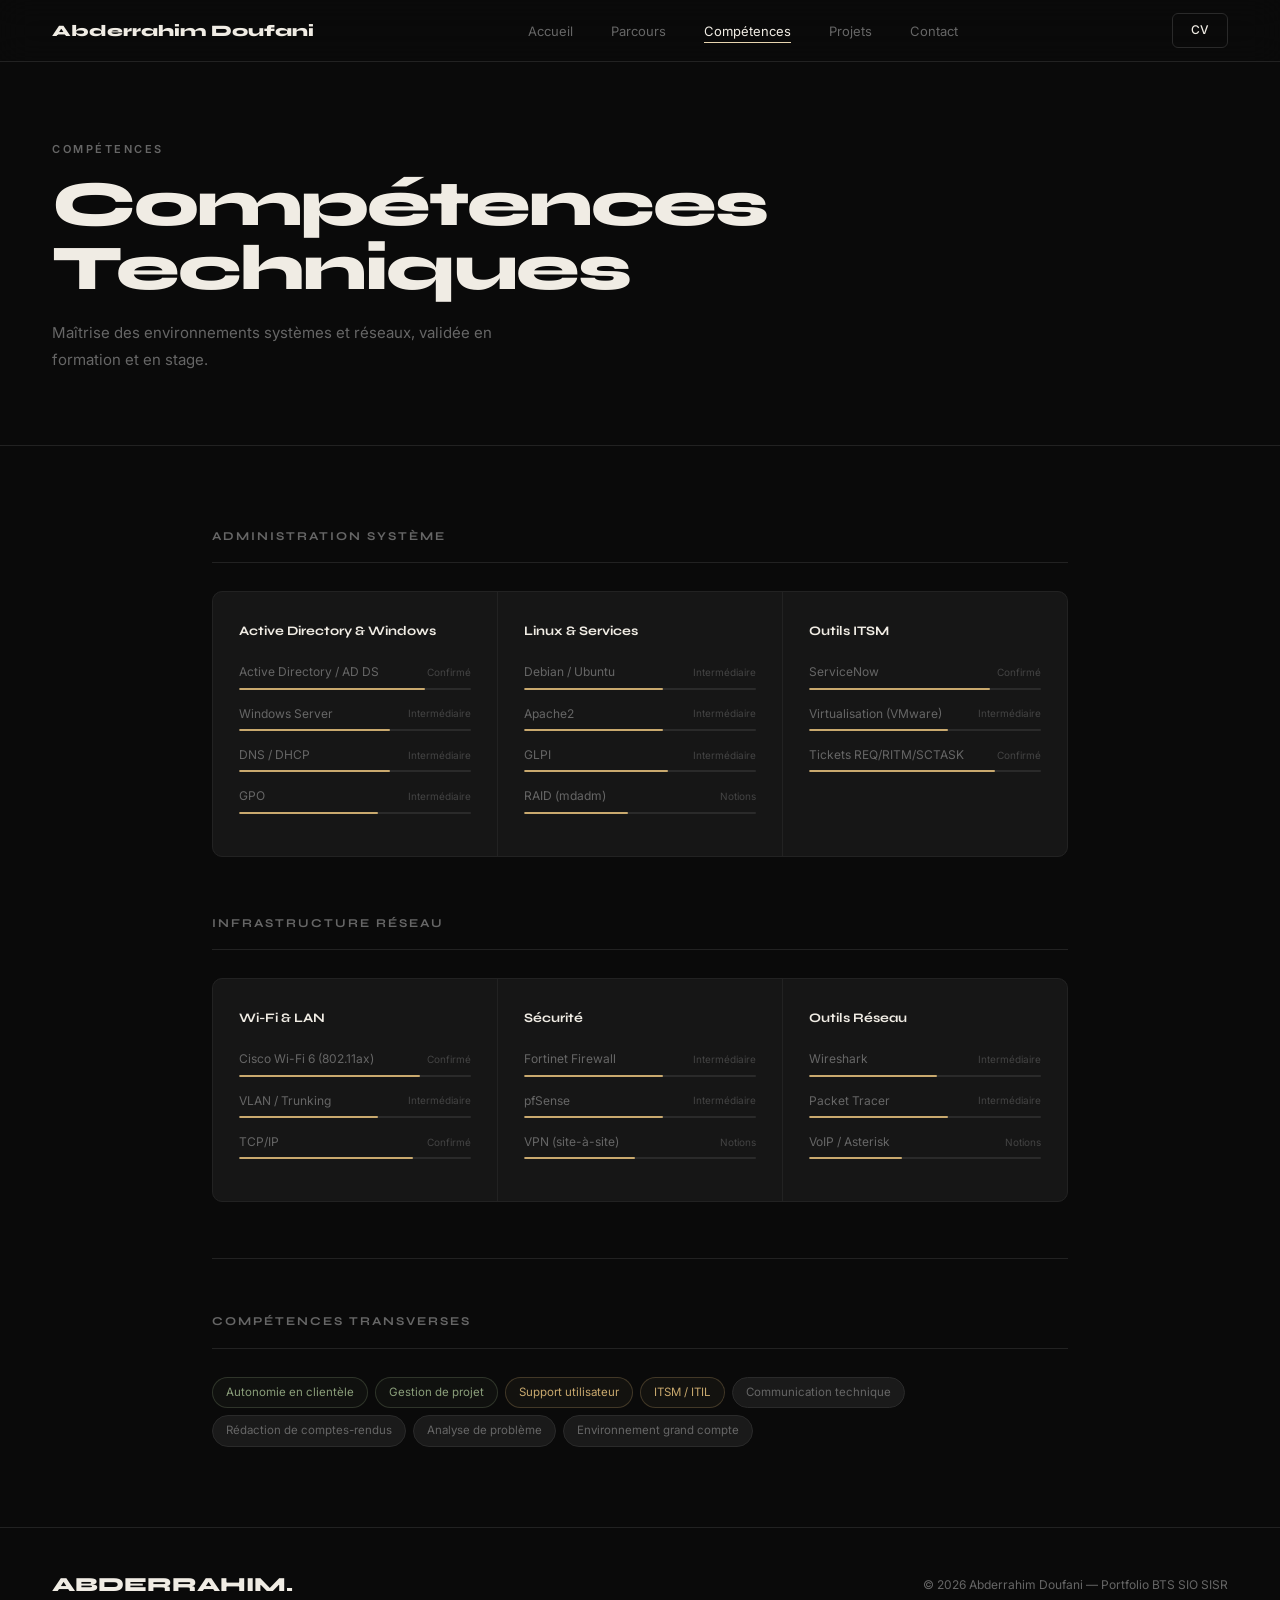
==== competences.html @ d38129d0 "Add files via upload" ====
<!DOCTYPE html>
<html lang="fr">
<head>
<meta charset="UTF-8">
<meta name="viewport" content="width=device-width, initial-scale=1.0">
<title>Compétences | Abderrahim Doufani</title>
<link rel="preconnect" href="https://fonts.googleapis.com">
<link href="https://fonts.googleapis.com/css2?family=Syne:wght@400;500;600;700;800&family=Inter:wght@300;400;500;600&display=swap" rel="stylesheet">
<style>
*, *::before, *::after { box-sizing: border-box; margin: 0; padding: 0; }
html { scroll-behavior: smooth; }
:root {
  --bg: #0a0a0a; --bg2: #111111; --surface: #161616; --border: #222222; --border2: #2a2a2a;
  --accent: #e8d5b0; --accent2: #c9a96e; --text: #f0ece4; --muted: #666666; --muted2: #444444;
  --tag-bg: #1a1a1a; --radius: 10px;
}
body { background: var(--bg); color: var(--text); font-family: 'Inter', sans-serif; font-size: 15px; line-height: 1.7; -webkit-font-smoothing: antialiased; }

nav { position: fixed; top: 0; left: 0; right: 0; z-index: 999; display: flex; align-items: center; justify-content: space-between; padding: 0 52px; height: 62px; background: rgba(10,10,10,0.9); backdrop-filter: blur(16px); border-bottom: 1px solid var(--border); }
.nav-logo { font-family: 'Syne', sans-serif; font-weight: 800; font-size: 16px; color: var(--text); text-decoration: none; }
.nav-links { display: flex; gap: 38px; list-style: none; }
.nav-links a { font-size: 13px; color: var(--muted); text-decoration: none; transition: color 0.25s; position: relative; }
.nav-links a::after { content: ''; position: absolute; bottom: -4px; left: 0; width: 0; height: 1px; background: var(--accent); transition: width 0.3s; }
.nav-links a:hover { color: var(--text); }
.nav-links a:hover::after, .nav-links a.active::after { width: 100%; }
.nav-links a.active { color: var(--text); }
.nav-cv { font-size: 12px; font-weight: 500; color: var(--text); text-decoration: none; border: 1px solid var(--border2); padding: 6px 18px; border-radius: 6px; transition: border-color 0.25s, color 0.25s; }
.nav-cv:hover { border-color: var(--accent); color: var(--accent); }

.page-header { padding: 140px 52px 72px; border-bottom: 1px solid var(--border); opacity: 0; animation: fadeUp 0.8s 0.1s ease forwards; }
.eyebrow { font-size: 11px; font-weight: 600; letter-spacing: 2.5px; text-transform: uppercase; color: var(--muted); margin-bottom: 14px; }
.page-title { font-family: 'Syne', sans-serif; font-weight: 800; font-size: clamp(38px, 6vw, 64px); letter-spacing: -2px; color: var(--text); line-height: 1; }
.page-desc { color: var(--muted); margin-top: 18px; font-size: 15px; max-width: 480px; line-height: 1.8; }

.content { max-width: 960px; margin: 0 auto; padding: 80px 52px; }

.block-label { font-family: 'Syne', sans-serif; font-size: 12px; font-weight: 700; letter-spacing: 2px; text-transform: uppercase; color: var(--muted); margin-bottom: 28px; padding-bottom: 16px; border-bottom: 1px solid var(--border); }

.skills-grid { display: grid; grid-template-columns: repeat(3, 1fr); gap: 1px; background: var(--border); border: 1px solid var(--border); border-radius: var(--radius); overflow: hidden; margin-bottom: 56px; }

.skill-block { background: var(--surface); padding: 28px 26px; transition: background 0.25s; }
.skill-block:hover { background: var(--bg2); }

.skill-block-title { font-family: 'Syne', sans-serif; font-size: 13px; font-weight: 700; color: var(--text); margin-bottom: 20px; }

.skill-row { margin-bottom: 14px; }
.skill-name { font-size: 12px; color: var(--muted); margin-bottom: 5px; display: flex; justify-content: space-between; align-items: center; }
.skill-level { font-size: 10px; color: var(--muted2); }
.skill-bar { height: 2px; background: var(--border2); border-radius: 1px; overflow: hidden; }
.skill-fill { height: 100%; background: var(--accent2); border-radius: 1px; width: 0; transition: width 1.2s cubic-bezier(0.4,0,0.2,1); }

.tags { display: flex; flex-wrap: wrap; gap: 7px; }
.tag { font-size: 11.5px; color: var(--muted); background: var(--tag-bg); border: 1px solid var(--border2); padding: 5px 13px; border-radius: 20px; }
.tag.hi { color: var(--accent2); border-color: rgba(201,169,110,0.25); background: rgba(201,169,110,0.05); }
.tag.soft { color: #8a9e7a; border-color: rgba(138,158,122,0.25); background: rgba(138,158,122,0.05); }

.divider { height: 1px; background: var(--border); margin: 52px 0; }

footer { border-top: 1px solid var(--border); padding: 40px 52px; display: flex; justify-content: space-between; align-items: center; }
.footer-logo { font-family: 'Syne', sans-serif; font-weight: 800; font-size: 20px; color: var(--text); }
.footer-copy { font-size: 12px; color: var(--muted); }

@keyframes fadeUp { from { opacity: 0; transform: translateY(24px); } to { opacity: 1; transform: translateY(0); } }
.reveal { opacity: 0; transform: translateY(24px); transition: opacity 0.7s ease, transform 0.7s ease; }
.reveal.visible { opacity: 1; transform: translateY(0); }

@media (max-width: 860px) {
  nav { padding: 0 24px; } .nav-links { display: none; }
  .page-header, .content { padding-left: 24px; padding-right: 24px; }
  .skills-grid { grid-template-columns: 1fr; }
  footer { padding: 32px 24px; flex-direction: column; gap: 10px; text-align: center; }
}
</style>
</head>
<body>

<nav>
  <a href="index.html" class="nav-logo">Abderrahim Doufani</a>
  <ul class="nav-links">
    <li><a href="index.html">Accueil</a></li>
    <li><a href="parcours.html">Parcours</a></li>
    <li><a href="competences.html" class="active">Compétences</a></li>
    <li><a href="projets.html">Projets</a></li>
    <li><a href="contact.html">Contact</a></li>
  </ul>
  <a href="#" class="nav-cv">CV</a>
</nav>

<div class="page-header">
  <p class="eyebrow">Compétences</p>
  <h1 class="page-title">Compétences Techniques</h1>
  <p class="page-desc">Maîtrise des environnements systèmes et réseaux, validée en formation et en stage.</p>
</div>

<div class="content">

  <p class="block-label reveal">Administration Système</p>
  <div class="skills-grid reveal">
    <div class="skill-block">
      <div class="skill-block-title">Active Directory & Windows</div>
      <div class="skill-row"><div class="skill-name"><span>Active Directory / AD DS</span><span class="skill-level">Confirmé</span></div><div class="skill-bar"><div class="skill-fill" data-width="80"></div></div></div>
      <div class="skill-row"><div class="skill-name"><span>Windows Server</span><span class="skill-level">Intermédiaire</span></div><div class="skill-bar"><div class="skill-fill" data-width="65"></div></div></div>
      <div class="skill-row"><div class="skill-name"><span>DNS / DHCP</span><span class="skill-level">Intermédiaire</span></div><div class="skill-bar"><div class="skill-fill" data-width="65"></div></div></div>
      <div class="skill-row"><div class="skill-name"><span>GPO</span><span class="skill-level">Intermédiaire</span></div><div class="skill-bar"><div class="skill-fill" data-width="60"></div></div></div>
    </div>
    <div class="skill-block">
      <div class="skill-block-title">Linux & Services</div>
      <div class="skill-row"><div class="skill-name"><span>Debian / Ubuntu</span><span class="skill-level">Intermédiaire</span></div><div class="skill-bar"><div class="skill-fill" data-width="60"></div></div></div>
      <div class="skill-row"><div class="skill-name"><span>Apache2</span><span class="skill-level">Intermédiaire</span></div><div class="skill-bar"><div class="skill-fill" data-width="60"></div></div></div>
      <div class="skill-row"><div class="skill-name"><span>GLPI</span><span class="skill-level">Intermédiaire</span></div><div class="skill-bar"><div class="skill-fill" data-width="62"></div></div></div>
      <div class="skill-row"><div class="skill-name"><span>RAID (mdadm)</span><span class="skill-level">Notions</span></div><div class="skill-bar"><div class="skill-fill" data-width="45"></div></div></div>
    </div>
    <div class="skill-block">
      <div class="skill-block-title">Outils ITSM</div>
      <div class="skill-row"><div class="skill-name"><span>ServiceNow</span><span class="skill-level">Confirmé</span></div><div class="skill-bar"><div class="skill-fill" data-width="78"></div></div></div>
      <div class="skill-row"><div class="skill-name"><span>Virtualisation (VMware)</span><span class="skill-level">Intermédiaire</span></div><div class="skill-bar"><div class="skill-fill" data-width="60"></div></div></div>
      <div class="skill-row"><div class="skill-name"><span>Tickets REQ/RITM/SCTASK</span><span class="skill-level">Confirmé</span></div><div class="skill-bar"><div class="skill-fill" data-width="80"></div></div></div>
    </div>
  </div>

  <p class="block-label reveal">Infrastructure Réseau</p>
  <div class="skills-grid reveal">
    <div class="skill-block">
      <div class="skill-block-title">Wi-Fi & LAN</div>
      <div class="skill-row"><div class="skill-name"><span>Cisco Wi-Fi 6 (802.11ax)</span><span class="skill-level">Confirmé</span></div><div class="skill-bar"><div class="skill-fill" data-width="78"></div></div></div>
      <div class="skill-row"><div class="skill-name"><span>VLAN / Trunking</span><span class="skill-level">Intermédiaire</span></div><div class="skill-bar"><div class="skill-fill" data-width="60"></div></div></div>
      <div class="skill-row"><div class="skill-name"><span>TCP/IP</span><span class="skill-level">Confirmé</span></div><div class="skill-bar"><div class="skill-fill" data-width="75"></div></div></div>
    </div>
    <div class="skill-block">
      <div class="skill-block-title">Sécurité</div>
      <div class="skill-row"><div class="skill-name"><span>Fortinet Firewall</span><span class="skill-level">Intermédiaire</span></div><div class="skill-bar"><div class="skill-fill" data-width="60"></div></div></div>
      <div class="skill-row"><div class="skill-name"><span>pfSense</span><span class="skill-level">Intermédiaire</span></div><div class="skill-bar"><div class="skill-fill" data-width="60"></div></div></div>
      <div class="skill-row"><div class="skill-name"><span>VPN (site-à-site)</span><span class="skill-level">Notions</span></div><div class="skill-bar"><div class="skill-fill" data-width="48"></div></div></div>
    </div>
    <div class="skill-block">
      <div class="skill-block-title">Outils Réseau</div>
      <div class="skill-row"><div class="skill-name"><span>Wireshark</span><span class="skill-level">Intermédiaire</span></div><div class="skill-bar"><div class="skill-fill" data-width="55"></div></div></div>
      <div class="skill-row"><div class="skill-name"><span>Packet Tracer</span><span class="skill-level">Intermédiaire</span></div><div class="skill-bar"><div class="skill-fill" data-width="60"></div></div></div>
      <div class="skill-row"><div class="skill-name"><span>VoIP / Asterisk</span><span class="skill-level">Notions</span></div><div class="skill-bar"><div class="skill-fill" data-width="40"></div></div></div>
    </div>
  </div>

  <div class="divider"></div>

  <p class="block-label reveal">Compétences Transverses</p>
  <div class="tags reveal">
    <span class="tag soft">Autonomie en clientèle</span>
    <span class="tag soft">Gestion de projet</span>
    <span class="tag hi">Support utilisateur</span>
    <span class="tag hi">ITSM / ITIL</span>
    <span class="tag">Communication technique</span>
    <span class="tag">Rédaction de comptes-rendus</span>
    <span class="tag">Analyse de problème</span>
    <span class="tag">Environnement grand compte</span>
  </div>

</div>

<footer>
  <div class="footer-logo">ABDERRAHIM.</div>
  <span class="footer-copy">© 2026 Abderrahim Doufani — Portfolio BTS SIO SISR</span>
</footer>

<script>
const observer = new IntersectionObserver((entries) => {
  entries.forEach(e => {
    if (e.isIntersecting) {
      e.target.classList.add('visible');
      // Animate skill bars
      e.target.querySelectorAll('.skill-fill').forEach(bar => {
        bar.style.width = bar.dataset.width + '%';
      });
      observer.unobserve(e.target);
    }
  });
}, { threshold: 0.08 });
document.querySelectorAll('.reveal').forEach(el => observer.observe(el));
</script>
</body>
</html>
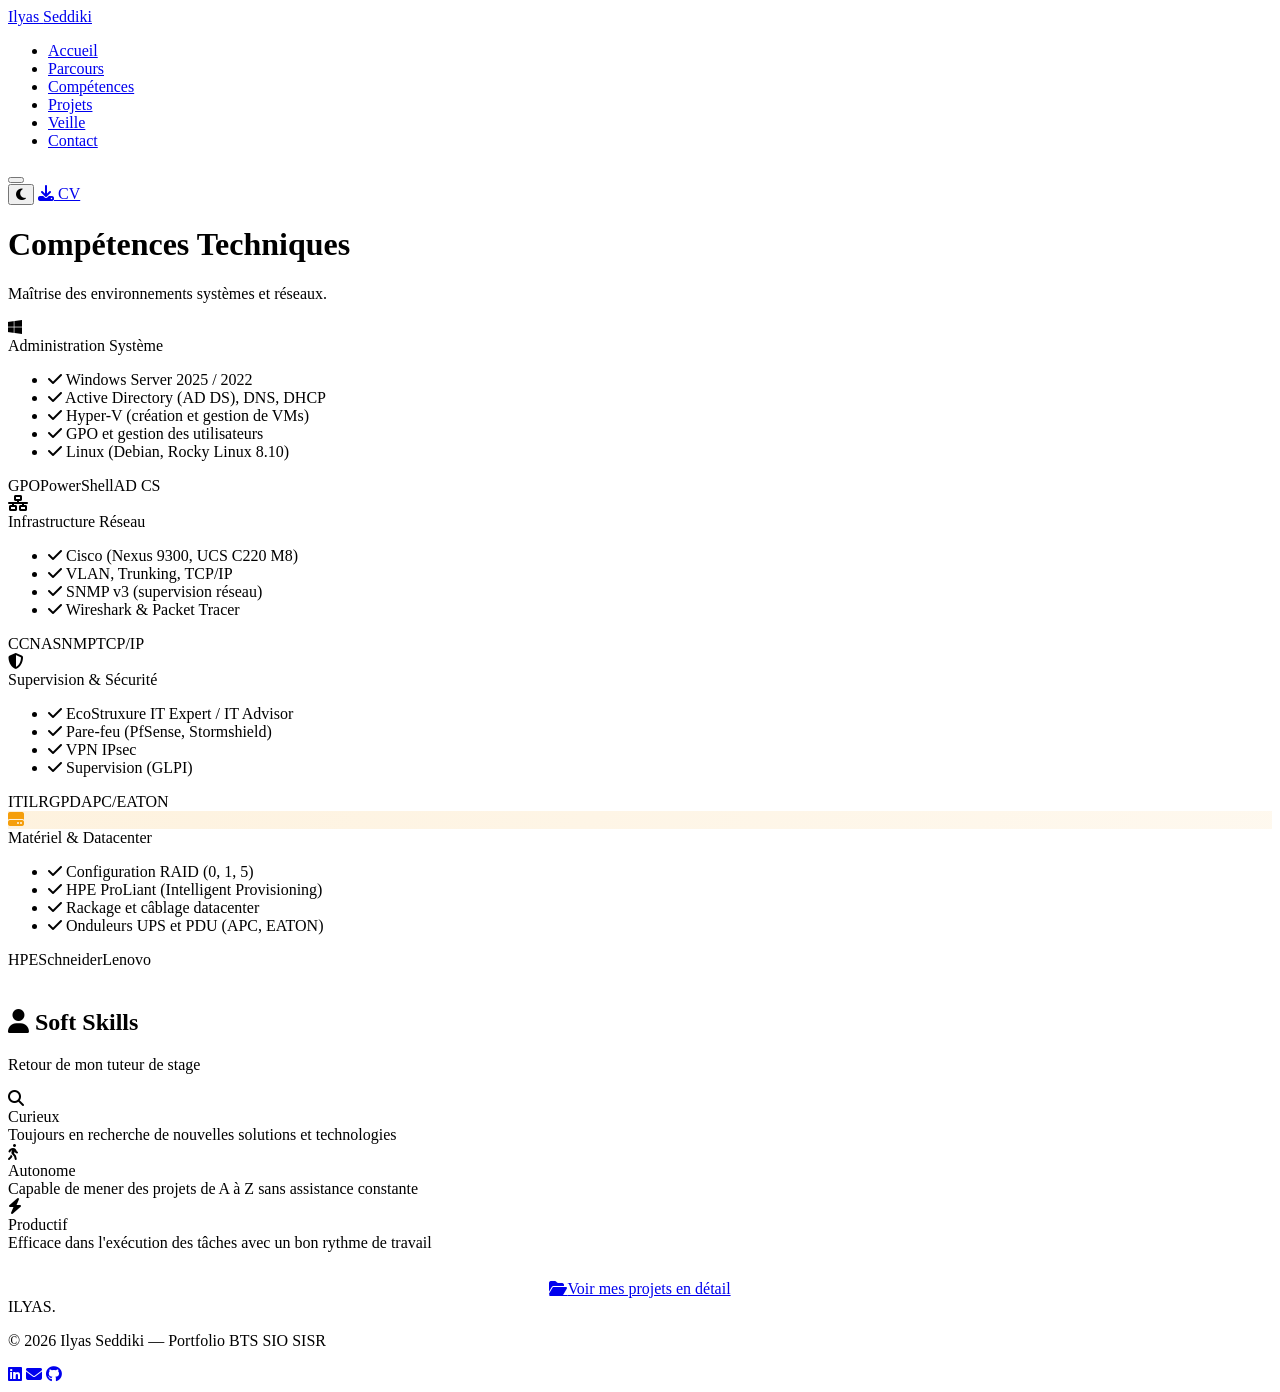
==== commit 7aac0c96: "Add files via upload" ====
--- a/competences.html
+++ b/competences.html
@@ -1,180 +1,130 @@
 <!DOCTYPE html>
 <html lang="fr">
 <head>
-<meta charset="UTF-8">
-<meta name="viewport" content="width=device-width, initial-scale=1.0">
-<title>Compétences | Abderrahim Doufani</title>
-<link rel="preconnect" href="https://fonts.googleapis.com">
-<link href="https://fonts.googleapis.com/css2?family=Syne:wght@400;500;600;700;800&family=Inter:wght@300;400;500;600&display=swap" rel="stylesheet">
-<style>
-*, *::before, *::after { box-sizing: border-box; margin: 0; padding: 0; }
-html { scroll-behavior: smooth; }
-:root {
-  --bg: #0a0a0a; --bg2: #111111; --surface: #161616; --border: #222222; --border2: #2a2a2a;
-  --accent: #e8d5b0; --accent2: #c9a96e; --text: #f0ece4; --muted: #666666; --muted2: #444444;
-  --tag-bg: #1a1a1a; --radius: 10px;
-}
-body { background: var(--bg); color: var(--text); font-family: 'Inter', sans-serif; font-size: 15px; line-height: 1.7; -webkit-font-smoothing: antialiased; }
-
-nav { position: fixed; top: 0; left: 0; right: 0; z-index: 999; display: flex; align-items: center; justify-content: space-between; padding: 0 52px; height: 62px; background: rgba(10,10,10,0.9); backdrop-filter: blur(16px); border-bottom: 1px solid var(--border); }
-.nav-logo { font-family: 'Syne', sans-serif; font-weight: 800; font-size: 16px; color: var(--text); text-decoration: none; }
-.nav-links { display: flex; gap: 38px; list-style: none; }
-.nav-links a { font-size: 13px; color: var(--muted); text-decoration: none; transition: color 0.25s; position: relative; }
-.nav-links a::after { content: ''; position: absolute; bottom: -4px; left: 0; width: 0; height: 1px; background: var(--accent); transition: width 0.3s; }
-.nav-links a:hover { color: var(--text); }
-.nav-links a:hover::after, .nav-links a.active::after { width: 100%; }
-.nav-links a.active { color: var(--text); }
-.nav-cv { font-size: 12px; font-weight: 500; color: var(--text); text-decoration: none; border: 1px solid var(--border2); padding: 6px 18px; border-radius: 6px; transition: border-color 0.25s, color 0.25s; }
-.nav-cv:hover { border-color: var(--accent); color: var(--accent); }
-
-.page-header { padding: 140px 52px 72px; border-bottom: 1px solid var(--border); opacity: 0; animation: fadeUp 0.8s 0.1s ease forwards; }
-.eyebrow { font-size: 11px; font-weight: 600; letter-spacing: 2.5px; text-transform: uppercase; color: var(--muted); margin-bottom: 14px; }
-.page-title { font-family: 'Syne', sans-serif; font-weight: 800; font-size: clamp(38px, 6vw, 64px); letter-spacing: -2px; color: var(--text); line-height: 1; }
-.page-desc { color: var(--muted); margin-top: 18px; font-size: 15px; max-width: 480px; line-height: 1.8; }
-
-.content { max-width: 960px; margin: 0 auto; padding: 80px 52px; }
-
-.block-label { font-family: 'Syne', sans-serif; font-size: 12px; font-weight: 700; letter-spacing: 2px; text-transform: uppercase; color: var(--muted); margin-bottom: 28px; padding-bottom: 16px; border-bottom: 1px solid var(--border); }
-
-.skills-grid { display: grid; grid-template-columns: repeat(3, 1fr); gap: 1px; background: var(--border); border: 1px solid var(--border); border-radius: var(--radius); overflow: hidden; margin-bottom: 56px; }
-
-.skill-block { background: var(--surface); padding: 28px 26px; transition: background 0.25s; }
-.skill-block:hover { background: var(--bg2); }
-
-.skill-block-title { font-family: 'Syne', sans-serif; font-size: 13px; font-weight: 700; color: var(--text); margin-bottom: 20px; }
-
-.skill-row { margin-bottom: 14px; }
-.skill-name { font-size: 12px; color: var(--muted); margin-bottom: 5px; display: flex; justify-content: space-between; align-items: center; }
-.skill-level { font-size: 10px; color: var(--muted2); }
-.skill-bar { height: 2px; background: var(--border2); border-radius: 1px; overflow: hidden; }
-.skill-fill { height: 100%; background: var(--accent2); border-radius: 1px; width: 0; transition: width 1.2s cubic-bezier(0.4,0,0.2,1); }
-
-.tags { display: flex; flex-wrap: wrap; gap: 7px; }
-.tag { font-size: 11.5px; color: var(--muted); background: var(--tag-bg); border: 1px solid var(--border2); padding: 5px 13px; border-radius: 20px; }
-.tag.hi { color: var(--accent2); border-color: rgba(201,169,110,0.25); background: rgba(201,169,110,0.05); }
-.tag.soft { color: #8a9e7a; border-color: rgba(138,158,122,0.25); background: rgba(138,158,122,0.05); }
-
-.divider { height: 1px; background: var(--border); margin: 52px 0; }
-
-footer { border-top: 1px solid var(--border); padding: 40px 52px; display: flex; justify-content: space-between; align-items: center; }
-.footer-logo { font-family: 'Syne', sans-serif; font-weight: 800; font-size: 20px; color: var(--text); }
-.footer-copy { font-size: 12px; color: var(--muted); }
-
-@keyframes fadeUp { from { opacity: 0; transform: translateY(24px); } to { opacity: 1; transform: translateY(0); } }
-.reveal { opacity: 0; transform: translateY(24px); transition: opacity 0.7s ease, transform 0.7s ease; }
-.reveal.visible { opacity: 1; transform: translateY(0); }
-
-@media (max-width: 860px) {
-  nav { padding: 0 24px; } .nav-links { display: none; }
-  .page-header, .content { padding-left: 24px; padding-right: 24px; }
-  .skills-grid { grid-template-columns: 1fr; }
-  footer { padding: 32px 24px; flex-direction: column; gap: 10px; text-align: center; }
-}
-</style>
+    <meta charset="UTF-8">
+    <meta name="viewport" content="width=device-width, initial-scale=1.0">
+    <title>Compétences | Ilyas Seddiki</title>
+    <link rel="preconnect" href="https://fonts.googleapis.com">
+    <link rel="preconnect" href="https://fonts.gstatic.com" crossorigin>
+    <link href="https://fonts.googleapis.com/css2?family=Plus+Jakarta+Sans:wght@400;500;600;700;800&display=swap" rel="stylesheet">
+    <link rel="stylesheet" href="https://cdnjs.cloudflare.com/ajax/libs/font-awesome/6.4.0/css/all.min.css">
+    <link rel="stylesheet" href="styles.css">
 </head>
 <body>
+<div class="bg-mesh"></div>
 
 <nav>
-  <a href="index.html" class="nav-logo">Abderrahim Doufani</a>
-  <ul class="nav-links">
-    <li><a href="index.html">Accueil</a></li>
-    <li><a href="parcours.html">Parcours</a></li>
-    <li><a href="competences.html" class="active">Compétences</a></li>
-    <li><a href="projets.html">Projets</a></li>
-    <li><a href="contact.html">Contact</a></li>
-  </ul>
-  <a href="#" class="nav-cv">CV</a>
+    <a href="index.html" class="logo">Ilyas <span>Seddiki</span></a>
+    <ul id="navMenu">
+        <li><a href="index.html">Accueil</a></li>
+        <li><a href="parcours.html">Parcours</a></li>
+        <li><a href="competences.html">Compétences</a></li>
+        <li><a href="projets.html">Projets</a></li>
+        <li><a href="veille.html">Veille</a></li>
+        <li><a href="contact.html">Contact</a></li>
+    </ul>
+    <button class="hamburger" id="hamburger" aria-label="Menu" aria-expanded="false">
+        <span></span><span></span><span></span>
+    </button>
+    <div class="nav-btns">
+        <button class="theme-toggle" id="themeToggle"><i class="fa-solid fa-moon"></i></button>
+        <a href="cv_seddiki_ilyas.pdf" class="btn btn-dark" target="_blank"><i class="fa-solid fa-download"></i> CV</a>
+    </div>
 </nav>
 
 <div class="page-header">
-  <p class="eyebrow">Compétences</p>
-  <h1 class="page-title">Compétences Techniques</h1>
-  <p class="page-desc">Maîtrise des environnements systèmes et réseaux, validée en formation et en stage.</p>
+    <h1 class="rv">Compétences Techniques</h1>
+    <p class="rv">Maîtrise des environnements systèmes et réseaux.</p>
 </div>
 
-<div class="content">
+<section>
+    <div class="sk-grid">
+        <div class="sk-card rv">
+            <div class="sk-ico i-sys"><i class="fa-brands fa-windows"></i></div>
+            <div class="sk-title">Administration Système</div>
+            <ul class="sk-list">
+                <li><i class="fa-solid fa-check"></i> Windows Server 2025 / 2022</li>
+                <li><i class="fa-solid fa-check"></i> Active Directory (AD DS), DNS, DHCP</li>
+                <li><i class="fa-solid fa-check"></i> Hyper-V (création et gestion de VMs)</li>
+                <li><i class="fa-solid fa-check"></i> GPO et gestion des utilisateurs</li>
+                <li><i class="fa-solid fa-check"></i> Linux (Debian, Rocky Linux 8.10)</li>
+            </ul>
+            <div class="tags"><span class="tag">GPO</span><span class="tag">PowerShell</span><span class="tag">AD CS</span></div>
+        </div>
+        <div class="sk-card rv">
+            <div class="sk-ico i-net"><i class="fa-solid fa-network-wired"></i></div>
+            <div class="sk-title">Infrastructure Réseau</div>
+            <ul class="sk-list">
+                <li><i class="fa-solid fa-check"></i> Cisco (Nexus 9300, UCS C220 M8)</li>
+                <li><i class="fa-solid fa-check"></i> VLAN, Trunking, TCP/IP</li>
+                <li><i class="fa-solid fa-check"></i> SNMP v3 (supervision réseau)</li>
+                <li><i class="fa-solid fa-check"></i> Wireshark & Packet Tracer</li>
+            </ul>
+            <div class="tags"><span class="tag">CCNA</span><span class="tag">SNMP</span><span class="tag">TCP/IP</span></div>
+        </div>
+        <div class="sk-card rv">
+            <div class="sk-ico i-sec"><i class="fa-solid fa-shield-halved"></i></div>
+            <div class="sk-title">Supervision & Sécurité</div>
+            <ul class="sk-list">
+                <li><i class="fa-solid fa-check"></i> EcoStruxure IT Expert / IT Advisor</li>
+                <li><i class="fa-solid fa-check"></i> Pare-feu (PfSense, Stormshield)</li>
+                <li><i class="fa-solid fa-check"></i> VPN IPsec</li>
+                <li><i class="fa-solid fa-check"></i> Supervision (GLPI)</li>
+            </ul>
+            <div class="tags"><span class="tag">ITIL</span><span class="tag">RGPD</span><span class="tag">APC/EATON</span></div>
+        </div>
+        <div class="sk-card rv">
+            <div class="sk-ico" style="background:linear-gradient(135deg,#f59e0b22,#f59e0b11); color:#f59e0b;"><i class="fa-solid fa-hard-drive"></i></div>
+            <div class="sk-title">Matériel & Datacenter</div>
+            <ul class="sk-list">
+                <li><i class="fa-solid fa-check"></i> Configuration RAID (0, 1, 5)</li>
+                <li><i class="fa-solid fa-check"></i> HPE ProLiant (Intelligent Provisioning)</li>
+                <li><i class="fa-solid fa-check"></i> Rackage et câblage datacenter</li>
+                <li><i class="fa-solid fa-check"></i> Onduleurs UPS et PDU (APC, EATON)</li>
+            </ul>
+            <div class="tags"><span class="tag">HPE</span><span class="tag">Schneider</span><span class="tag">Lenovo</span></div>
+        </div>
+    </div>
 
-  <p class="block-label reveal">Administration Système</p>
-  <div class="skills-grid reveal">
-    <div class="skill-block">
-      <div class="skill-block-title">Active Directory & Windows</div>
-      <div class="skill-row"><div class="skill-name"><span>Active Directory / AD DS</span><span class="skill-level">Confirmé</span></div><div class="skill-bar"><div class="skill-fill" data-width="80"></div></div></div>
-      <div class="skill-row"><div class="skill-name"><span>Windows Server</span><span class="skill-level">Intermédiaire</span></div><div class="skill-bar"><div class="skill-fill" data-width="65"></div></div></div>
-      <div class="skill-row"><div class="skill-name"><span>DNS / DHCP</span><span class="skill-level">Intermédiaire</span></div><div class="skill-bar"><div class="skill-fill" data-width="65"></div></div></div>
-      <div class="skill-row"><div class="skill-name"><span>GPO</span><span class="skill-level">Intermédiaire</span></div><div class="skill-bar"><div class="skill-fill" data-width="60"></div></div></div>
+    <div class="sec-head rv" style="margin-top:40px;">
+        <h2 class="sec-title"><i class="fa-solid fa-user" style="color:var(--accent);"></i> Soft Skills</h2>
+        <p class="sec-sub">Retour de mon tuteur de stage</p>
     </div>
-    <div class="skill-block">
-      <div class="skill-block-title">Linux & Services</div>
-      <div class="skill-row"><div class="skill-name"><span>Debian / Ubuntu</span><span class="skill-level">Intermédiaire</span></div><div class="skill-bar"><div class="skill-fill" data-width="60"></div></div></div>
-      <div class="skill-row"><div class="skill-name"><span>Apache2</span><span class="skill-level">Intermédiaire</span></div><div class="skill-bar"><div class="skill-fill" data-width="60"></div></div></div>
-      <div class="skill-row"><div class="skill-name"><span>GLPI</span><span class="skill-level">Intermédiaire</span></div><div class="skill-bar"><div class="skill-fill" data-width="62"></div></div></div>
-      <div class="skill-row"><div class="skill-name"><span>RAID (mdadm)</span><span class="skill-level">Notions</span></div><div class="skill-bar"><div class="skill-fill" data-width="45"></div></div></div>
+    <div class="soft-grid rv">
+        <div class="soft-card">
+            <div class="soft-ico"><i class="fa-solid fa-magnifying-glass"></i></div>
+            <div class="soft-title">Curieux</div>
+            <div class="soft-sub">Toujours en recherche de nouvelles solutions et technologies</div>
+        </div>
+        <div class="soft-card">
+            <div class="soft-ico"><i class="fa-solid fa-person-walking"></i></div>
+            <div class="soft-title">Autonome</div>
+            <div class="soft-sub">Capable de mener des projets de A à Z sans assistance constante</div>
+        </div>
+        <div class="soft-card">
+            <div class="soft-ico"><i class="fa-solid fa-bolt"></i></div>
+            <div class="soft-title">Productif</div>
+            <div class="soft-sub">Efficace dans l'exécution des tâches avec un bon rythme de travail</div>
+        </div>
     </div>
-    <div class="skill-block">
-      <div class="skill-block-title">Outils ITSM</div>
-      <div class="skill-row"><div class="skill-name"><span>ServiceNow</span><span class="skill-level">Confirmé</span></div><div class="skill-bar"><div class="skill-fill" data-width="78"></div></div></div>
-      <div class="skill-row"><div class="skill-name"><span>Virtualisation (VMware)</span><span class="skill-level">Intermédiaire</span></div><div class="skill-bar"><div class="skill-fill" data-width="60"></div></div></div>
-      <div class="skill-row"><div class="skill-name"><span>Tickets REQ/RITM/SCTASK</span><span class="skill-level">Confirmé</span></div><div class="skill-bar"><div class="skill-fill" data-width="80"></div></div></div>
+
+    <div style="text-align:center; margin-top:28px;">
+        <a href="projets.html" class="proj-btn" style="max-width:400px; margin:0 auto; display:inline-flex;">
+            <i class="fa-solid fa-folder-open"></i> Voir mes projets en détail
+        </a>
     </div>
-  </div>
-
-  <p class="block-label reveal">Infrastructure Réseau</p>
-  <div class="skills-grid reveal">
-    <div class="skill-block">
-      <div class="skill-block-title">Wi-Fi & LAN</div>
-      <div class="skill-row"><div class="skill-name"><span>Cisco Wi-Fi 6 (802.11ax)</span><span class="skill-level">Confirmé</span></div><div class="skill-bar"><div class="skill-fill" data-width="78"></div></div></div>
-      <div class="skill-row"><div class="skill-name"><span>VLAN / Trunking</span><span class="skill-level">Intermédiaire</span></div><div class="skill-bar"><div class="skill-fill" data-width="60"></div></div></div>
-      <div class="skill-row"><div class="skill-name"><span>TCP/IP</span><span class="skill-level">Confirmé</span></div><div class="skill-bar"><div class="skill-fill" data-width="75"></div></div></div>
-    </div>
-    <div class="skill-block">
-      <div class="skill-block-title">Sécurité</div>
-      <div class="skill-row"><div class="skill-name"><span>Fortinet Firewall</span><span class="skill-level">Intermédiaire</span></div><div class="skill-bar"><div class="skill-fill" data-width="60"></div></div></div>
-      <div class="skill-row"><div class="skill-name"><span>pfSense</span><span class="skill-level">Intermédiaire</span></div><div class="skill-bar"><div class="skill-fill" data-width="60"></div></div></div>
-      <div class="skill-row"><div class="skill-name"><span>VPN (site-à-site)</span><span class="skill-level">Notions</span></div><div class="skill-bar"><div class="skill-fill" data-width="48"></div></div></div>
-    </div>
-    <div class="skill-block">
-      <div class="skill-block-title">Outils Réseau</div>
-      <div class="skill-row"><div class="skill-name"><span>Wireshark</span><span class="skill-level">Intermédiaire</span></div><div class="skill-bar"><div class="skill-fill" data-width="55"></div></div></div>
-      <div class="skill-row"><div class="skill-name"><span>Packet Tracer</span><span class="skill-level">Intermédiaire</span></div><div class="skill-bar"><div class="skill-fill" data-width="60"></div></div></div>
-      <div class="skill-row"><div class="skill-name"><span>VoIP / Asterisk</span><span class="skill-level">Notions</span></div><div class="skill-bar"><div class="skill-fill" data-width="40"></div></div></div>
-    </div>
-  </div>
-
-  <div class="divider"></div>
-
-  <p class="block-label reveal">Compétences Transverses</p>
-  <div class="tags reveal">
-    <span class="tag soft">Autonomie en clientèle</span>
-    <span class="tag soft">Gestion de projet</span>
-    <span class="tag hi">Support utilisateur</span>
-    <span class="tag hi">ITSM / ITIL</span>
-    <span class="tag">Communication technique</span>
-    <span class="tag">Rédaction de comptes-rendus</span>
-    <span class="tag">Analyse de problème</span>
-    <span class="tag">Environnement grand compte</span>
-  </div>
-
-</div>
+</section>
 
 <footer>
-  <div class="footer-logo">ABDERRAHIM.</div>
-  <span class="footer-copy">© 2026 Abderrahim Doufani — Portfolio BTS SIO SISR</span>
+    <div class="f-logo">ILYAS<span style="color:var(--accent);">.</span></div>
+    <p>&copy; 2026 Ilyas Seddiki — Portfolio BTS SIO SISR</p>
+    <div class="f-socials">
+        <a href="https://www.linkedin.com/in/seddiki-ilyas/" target="_blank"><i class="fa-brands fa-linkedin"></i></a>
+        <a href="mailto:ilyasseddiki014@gmail.com"><i class="fa-solid fa-envelope"></i></a>
+        <a href="https://github.com/IlyasSeddiki" target="_blank"><i class="fa-brands fa-github"></i></a>
+    </div>
 </footer>
 
-<script>
-const observer = new IntersectionObserver((entries) => {
-  entries.forEach(e => {
-    if (e.isIntersecting) {
-      e.target.classList.add('visible');
-      // Animate skill bars
-      e.target.querySelectorAll('.skill-fill').forEach(bar => {
-        bar.style.width = bar.dataset.width + '%';
-      });
-      observer.unobserve(e.target);
-    }
-  });
-}, { threshold: 0.08 });
-document.querySelectorAll('.reveal').forEach(el => observer.observe(el));
-</script>
+<script src="script.js"></script>
 </body>
 </html>
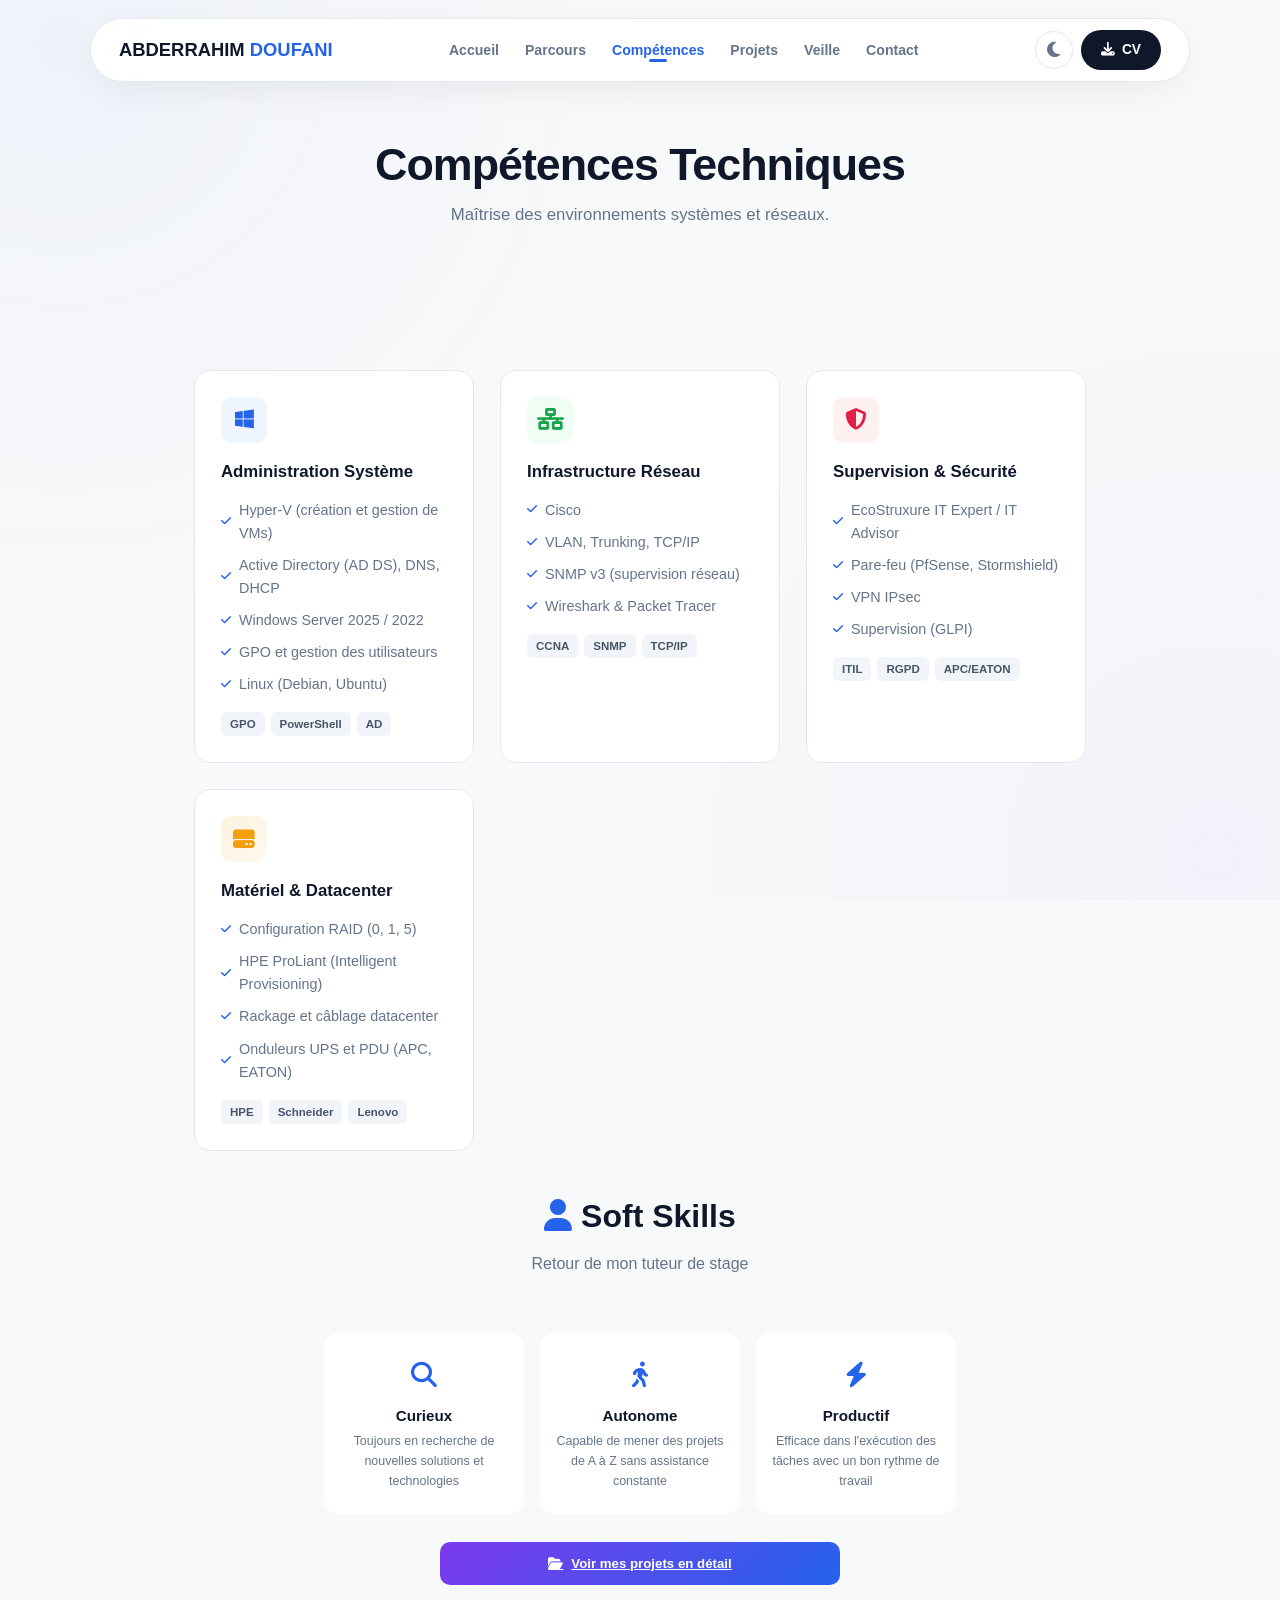
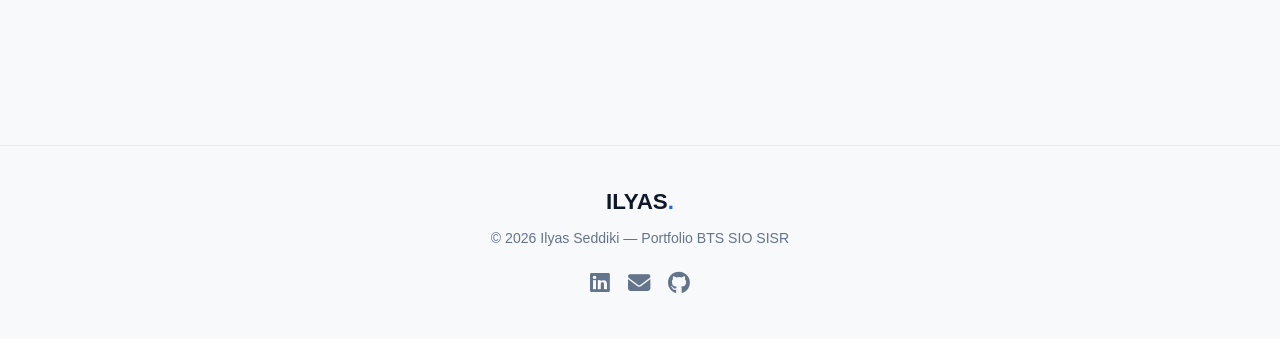
==== commit 0fc7680e: "Update name from Ilyas Seddiki to Abderrahim Doufani" ====
--- a/competences.html
+++ b/competences.html
@@ -3,7 +3,7 @@
 <head>
     <meta charset="UTF-8">
     <meta name="viewport" content="width=device-width, initial-scale=1.0">
-    <title>Compétences | Ilyas Seddiki</title>
+    <title>Compétences | Abderrahim Doufani </title>
     <link rel="preconnect" href="https://fonts.googleapis.com">
     <link rel="preconnect" href="https://fonts.gstatic.com" crossorigin>
     <link href="https://fonts.googleapis.com/css2?family=Plus+Jakarta+Sans:wght@400;500;600;700;800&display=swap" rel="stylesheet">
@@ -14,7 +14,7 @@
 <div class="bg-mesh"></div>
 
 <nav>
-    <a href="index.html" class="logo">Ilyas <span>Seddiki</span></a>
+    <a href="index.html" class="logo">Abderrahim <span>Doufani</span></a>
     <ul id="navMenu">
         <li><a href="index.html">Accueil</a></li>
         <li><a href="parcours.html">Parcours</a></li>
@@ -43,19 +43,19 @@
             <div class="sk-ico i-sys"><i class="fa-brands fa-windows"></i></div>
             <div class="sk-title">Administration Système</div>
             <ul class="sk-list">
+                <li><i class="fa-solid fa-check"></i> Hyper-V (création et gestion de VMs)</li>
+                <li><i class="fa-solid fa-check"></i> Active Directory (AD DS), DNS, DHCP</li>
                 <li><i class="fa-solid fa-check"></i> Windows Server 2025 / 2022</li>
-                <li><i class="fa-solid fa-check"></i> Active Directory (AD DS), DNS, DHCP</li>
-                <li><i class="fa-solid fa-check"></i> Hyper-V (création et gestion de VMs)</li>
                 <li><i class="fa-solid fa-check"></i> GPO et gestion des utilisateurs</li>
-                <li><i class="fa-solid fa-check"></i> Linux (Debian, Rocky Linux 8.10)</li>
+                <li><i class="fa-solid fa-check"></i> Linux (Debian, Ubuntu)</li>
             </ul>
-            <div class="tags"><span class="tag">GPO</span><span class="tag">PowerShell</span><span class="tag">AD CS</span></div>
+            <div class="tags"><span class="tag">GPO</span><span class="tag">PowerShell</span><span class="tag">AD </span></div>
         </div>
         <div class="sk-card rv">
             <div class="sk-ico i-net"><i class="fa-solid fa-network-wired"></i></div>
             <div class="sk-title">Infrastructure Réseau</div>
             <ul class="sk-list">
-                <li><i class="fa-solid fa-check"></i> Cisco (Nexus 9300, UCS C220 M8)</li>
+                <li><i class="fa-solid fa-check"></i> Cisco </li>
                 <li><i class="fa-solid fa-check"></i> VLAN, Trunking, TCP/IP</li>
                 <li><i class="fa-solid fa-check"></i> SNMP v3 (supervision réseau)</li>
                 <li><i class="fa-solid fa-check"></i> Wireshark & Packet Tracer</li>
--- a/styles.css
+++ b/styles.css
@@ -0,0 +1,673 @@
+/* ── Variables & Reset ─────────────────────── */
+:root {
+    --bg: #f8f9fa;
+    --card: #ffffff;
+    --primary: #0f172a;
+    --accent: #2563eb;
+    --purple: #7c3aed;
+    --muted: #64748b;
+    --border: 1px solid #e2e8f0;
+    --border-color: #e2e8f0;
+    --shadow: 0 10px 40px -10px rgba(0,0,0,.09);
+    --radius: 16px;
+    --tr: all .3s ease;
+    --mesh1: rgba(37,99,235,.04);
+    --mesh2: rgba(124,58,237,.04);
+    --input-bg: #f8f9fa;
+    --table-hover: #f8f9fa;
+    --badge-bg: #f1f5f9;
+    --badge-color: #475569;
+}
+
+/* ── Dark Theme ─────────────────────── */
+[data-theme="dark"] {
+    --bg: #0f172a;
+    --card: #1e293b;
+    --primary: #e2e8f0;
+    --muted: #94a3b8;
+    --border: 1px solid #334155;
+    --border-color: #334155;
+    --shadow: 0 10px 40px -10px rgba(0,0,0,.35);
+    --mesh1: rgba(37,99,235,.08);
+    --mesh2: rgba(124,58,237,.08);
+    --input-bg: #1e293b;
+    --table-hover: #1e293b;
+    --badge-bg: #334155;
+    --badge-color: #94a3b8;
+}
+[data-theme="dark"] .bg-mesh {
+    background: radial-gradient(circle at 5% 5%, var(--mesh1), transparent 40%),
+                radial-gradient(circle at 95% 95%, var(--mesh2), transparent 40%);
+}
+[data-theme="dark"] nav {
+    background: rgba(30,41,59,.92);
+    border-color: #334155;
+}
+[data-theme="dark"] .hamburger span { background: var(--primary); }
+[data-theme="dark"] .btn-dark { background: var(--accent); }
+[data-theme="dark"] .btn-white { background: var(--card); color: var(--primary); border-color: #334155; }
+[data-theme="dark"] .btn-white:hover { background: #334155; }
+[data-theme="dark"] .btn-outline { border-color: var(--primary); color: var(--primary); }
+[data-theme="dark"] .btn-outline:hover { background: var(--primary); color: #0f172a; }
+[data-theme="dark"] .hero-badge { background: var(--card); border-color: #334155; }
+[data-theme="dark"] .tl-card { background: var(--card); border-color: #334155; }
+[data-theme="dark"] .tl-card:hover { border-color: var(--accent); }
+[data-theme="dark"] .timeline::before { background: #334155; }
+[data-theme="dark"] .tl-dot { background: var(--card); }
+[data-theme="dark"] .tl-sep::before { background: #334155; }
+[data-theme="dark"] .tl-label { background: var(--bg); }
+[data-theme="dark"] .biz-box { background: rgba(37,99,235,.1); border-color: rgba(37,99,235,.25); }
+[data-theme="dark"] .biz-l { color: #60a5fa; }
+[data-theme="dark"] .biz-v { color: #93c5fd; }
+[data-theme="dark"] .res-btn { background: var(--card); border-color: #334155; color: var(--muted); }
+[data-theme="dark"] .res-btn:hover { background: rgba(37,99,235,.1); border-color: var(--accent); color: var(--accent); }
+[data-theme="dark"] .sk-card { background: var(--card); border-color: #334155; }
+[data-theme="dark"] .sk-card:hover { border-color: var(--accent); }
+[data-theme="dark"] .i-sys { background: rgba(37,99,235,.15); }
+[data-theme="dark"] .i-net { background: rgba(22,163,74,.15); }
+[data-theme="dark"] .i-sec { background: rgba(225,29,72,.15); }
+[data-theme="dark"] .tag { background: #334155; color: #94a3b8; }
+[data-theme="dark"] .tp-card { background: var(--card); border-color: #334155; }
+[data-theme="dark"] .tp-card:hover { border-color: var(--accent); }
+[data-theme="dark"] .cbox { background: var(--card); border-color: #334155; }
+[data-theme="dark"] input, [data-theme="dark"] textarea { background: #0f172a; border-color: #334155; color: var(--primary); }
+[data-theme="dark"] input:focus, [data-theme="dark"] textarea:focus { border-color: var(--accent); background: var(--card); }
+[data-theme="dark"] footer { border-color: #334155; }
+[data-theme="dark"] .proj-card { background: var(--card); border-color: #334155; }
+[data-theme="dark"] .proj-card:hover { border-color: var(--accent); }
+[data-theme="dark"] .proj-card.nc::before { background: #475569; }
+[data-theme="dark"] .proj-card.nc .pci { background: #334155; }
+[data-theme="dark"] .pci { background: rgba(37,99,235,.15); }
+[data-theme="dark"] .mbox { background: var(--card); }
+[data-theme="dark"] .dsec { background: #0f172a; border-color: #334155; }
+[data-theme="dark"] .tool-card { background: #0f172a; border-color: #334155; }
+[data-theme="dark"] .tool-card:hover { border-color: var(--accent); }
+[data-theme="dark"] .tool-icon { background: rgba(37,99,235,.15); }
+[data-theme="dark"] .photo-card { background: #0f172a; border-color: #334155; }
+[data-theme="dark"] .photo-placeholder { background: linear-gradient(135deg, #1e293b, #334155); }
+[data-theme="dark"] .def-chip { background: #0f172a; border-color: #334155; }
+[data-theme="dark"] .dci { background: rgba(37,99,235,.15); }
+[data-theme="dark"] .pcv2 { background: var(--card); border-color: #334155; }
+[data-theme="dark"] .pcv2:hover { border-color: var(--accent); }
+[data-theme="dark"] .part-banner { background: rgba(37,99,235,.1); border-color: rgba(37,99,235,.25); }
+[data-theme="dark"] .ov-stat { background: rgba(37,99,235,.1); border-color: rgba(37,99,235,.25); }
+[data-theme="dark"] .sbox { background: rgba(37,99,235,.1); border-color: rgba(37,99,235,.25); }
+[data-theme="dark"] .mlist li { background: #0f172a; border-color: rgba(37,99,235,.3); }
+[data-theme="dark"] .result-v2 { background: rgba(22,163,74,.1); border-color: rgba(34,197,94,.25); }
+[data-theme="dark"] .res-box { background: rgba(22,163,74,.1); border-color: rgba(34,197,94,.25); }
+[data-theme="dark"] .cr-card { background: var(--card); border-color: #334155; }
+[data-theme="dark"] .cr-card:hover { border-color: var(--accent); }
+[data-theme="dark"] .cr-ico { background: rgba(239,68,68,.15); }
+[data-theme="dark"] .back-btn { background: var(--card); border-color: #334155; color: var(--primary); }
+[data-theme="dark"] .back-btn:hover { background: var(--accent); color: #fff; border-color: var(--accent); }
+[data-theme="dark"] .eq-table thead { background: #334155; }
+[data-theme="dark"] .eq-table td { border-color: #334155; }
+[data-theme="dark"] .eq-table tbody tr:hover { background: #0f172a; }
+[data-theme="dark"] .part-card { background: var(--card); border-color: #334155; }
+[data-theme="dark"] .part-card:hover { border-color: var(--accent); }
+[data-theme="dark"] .pj-item { background: var(--card); border-color: #334155; }
+[data-theme="dark"] .sommaire { background: var(--card); border-color: #334155; }
+[data-theme="dark"] .sommaire-list li { background: #0f172a; }
+[data-theme="dark"] .sommaire-list li:hover { background: rgba(37,99,235,.1); }
+[data-theme="dark"] .def-bar { background: rgba(37,99,235,.1); border-color: rgba(37,99,235,.25); }
+[data-theme="dark"] .def-item { background: #0f172a; }
+[data-theme="dark"] .stage-card { background: var(--card); border-color: #334155; }
+[data-theme="dark"] .stage-card:hover { border-color: var(--accent); }
+
+/* ── Base ─────────────────────── */
+*, *::before, *::after { margin:0; padding:0; box-sizing:border-box; }
+html { scroll-behavior: smooth; }
+body { font-family:'Plus Jakarta Sans',sans-serif; background:var(--bg); color:var(--muted); line-height:1.6; overflow-x:hidden; transition: background .3s ease, color .3s ease; }
+
+.bg-mesh { position:fixed; inset:0; z-index:-1;
+    background: radial-gradient(circle at 5% 5%, var(--mesh1), transparent 40%),
+                radial-gradient(circle at 95% 95%, var(--mesh2), transparent 40%); }
+
+/* ── Navigation ─────────────────────── */
+nav {
+    position:fixed; top:18px; left:50%; transform:translateX(-50%);
+    width:90%; max-width:1100px;
+    background:rgba(255,255,255,.92); backdrop-filter:blur(16px);
+    border:var(--border); border-radius:50px;
+    padding:11px 28px;
+    display:flex; justify-content:space-between; align-items:center;
+    z-index:9000; box-shadow:var(--shadow);
+    transition: background .3s ease, border-color .3s ease;
+}
+.logo { font-weight:800; font-size:1.15rem; color:var(--primary); text-transform:uppercase; text-decoration:none; }
+.logo span { color:var(--accent); }
+a.logo { text-decoration: none; }
+nav ul { display:flex; gap:26px; list-style:none; }
+nav ul a { color:var(--muted); text-decoration:none; font-weight:600; font-size:.88rem; transition:var(--tr); position: relative; }
+nav ul a:hover { color:var(--accent); }
+nav ul a.active { color:var(--accent); }
+nav ul a.active::after { content:''; position:absolute; bottom:-4px; left:50%; transform:translateX(-50%); width:18px; height:3px; background:var(--accent); border-radius:3px; }
+.nav-btns { display:flex; gap:8px; align-items:center; }
+.btn { display:inline-flex; align-items:center; gap:7px; padding:9px 20px; border-radius:50px; font-weight:600; font-size:.86rem; text-decoration:none; transition:var(--tr); cursor:pointer; border:none; }
+.btn-dark  { background:var(--primary); color:#fff; }
+.btn-dark:hover  { background:var(--accent); transform:translateY(-2px); }
+.btn-white { background:#fff; color:var(--primary); border:var(--border); }
+.btn-white:hover { background:var(--bg); }
+.btn-outline { background:transparent; border:2px solid var(--primary); color:var(--primary); }
+.btn-outline:hover { background:var(--primary); color:#fff; }
+
+.theme-toggle {
+    width:38px; height:38px; border-radius:50%; border:var(--border);
+    background:var(--card); cursor:pointer; display:flex; align-items:center;
+    justify-content:center; font-size:1.1rem; transition:var(--tr);
+    color:var(--muted);
+}
+.theme-toggle:hover { border-color:var(--accent); color:var(--accent); transform:scale(1.1); }
+
+/* ── Hero ─────────────────────── */
+header {
+    min-height:90vh; display:flex; flex-direction:column; justify-content:center; align-items:center;
+    text-align:center; padding:130px 24px 80px;
+}
+.hero-badge {
+    display:inline-flex; align-items:center; gap:9px;
+    background:var(--card); padding:7px 18px; border-radius:50px;
+    font-size:.83rem; font-weight:700; color:var(--accent);
+    border:var(--border); margin-bottom:28px; box-shadow:var(--shadow);
+}
+.dot-green { width:8px; height:8px; border-radius:50%; background:#22c55e; animation:pulse 2s infinite; }
+@keyframes pulse { 0%,100%{opacity:1;} 50%{opacity:.35;} }
+h1 { font-size:clamp(2rem,5vw,3.5rem); font-weight:800; color:var(--primary); letter-spacing:-1.5px; line-height:1.1; margin-bottom:22px; }
+.grad { background:linear-gradient(135deg,var(--accent),var(--purple)); -webkit-background-clip:text; background-clip:text; color:transparent; }
+#tw { min-height:1.2em; display:inline-block; }
+.cursor { color:var(--accent); animation:blink 1s step-end infinite; }
+@keyframes blink { 0%,100%{opacity:1;} 50%{opacity:0;} }
+.hero-desc { font-size:1.05rem; max-width:600px; color:var(--muted); margin-bottom:38px; line-height:1.8; }
+.hero-actions { display:flex; gap:13px; flex-wrap:wrap; justify-content:center; }
+
+/* ── Sections ─────────────────────── */
+section { padding:80px 5%; max-width:1020px; margin:0 auto; }
+.sec-head { text-align:center; margin-bottom:56px; }
+.sec-title { font-size:2rem; font-weight:800; color:var(--primary); margin-bottom:9px; }
+.sec-sub { font-size:1rem; color:var(--muted); }
+
+/* ── Page Header (non-hero pages) ─────────────────────── */
+.page-header {
+    padding:140px 5% 60px;
+    text-align:center;
+    max-width:1020px;
+    margin:0 auto;
+}
+.page-header h1 {
+    font-size:clamp(1.8rem,4vw,2.8rem);
+    font-weight:800;
+    color:var(--primary);
+    letter-spacing:-1px;
+    margin-bottom:12px;
+}
+.page-header p {
+    font-size:1.05rem;
+    color:var(--muted);
+    max-width:600px;
+    margin:0 auto;
+    line-height:1.7;
+}
+
+/* ── Timeline ─────────────────────── */
+.tl-sep { text-align:center; position:relative; margin:40px 0 36px; }
+.tl-sep::before { content:''; position:absolute; left:0; top:50%; width:100%; height:2px; background:var(--border-color); }
+.tl-label { position:relative; z-index:1; display:inline-block; background:var(--bg); padding:0 18px; font-size:1.15rem; font-weight:700; color:var(--primary); }
+.timeline { position:relative; max-width:900px; margin:0 auto; }
+.timeline::before { content:''; position:absolute; left:50%; transform:translateX(-50%); width:2px; height:100%; background:var(--border-color); }
+.tl-item { display:flex; justify-content:flex-end; padding-right:52px; position:relative; margin-bottom:48px; width:50%; }
+.tl-item.r { justify-content:flex-start; padding-left:52px; padding-right:0; margin-left:50%; }
+.tl-dot { position:absolute; right:-8px; top:4px; width:16px; height:16px; border-radius:50%; background:#fff; border:4px solid var(--accent); z-index:2; }
+.tl-item.r .tl-dot { left:-8px; right:auto; }
+.tl-item.school .tl-dot { border-color:var(--purple); }
+.tl-card { background:var(--card); padding:26px; border-radius:20px; border:var(--border); box-shadow:var(--shadow); transition:var(--tr); width:100%; }
+.tl-card:hover { transform:translateY(-3px); border-color:var(--accent); }
+.tl-top { display:flex; justify-content:space-between; align-items:flex-start; flex-wrap:wrap; gap:10px; margin-bottom:16px; padding-bottom:14px; border-bottom:var(--border); }
+.co-name { font-size:1.15rem; font-weight:800; color:var(--primary); display:flex; align-items:center; gap:8px; flex-wrap:wrap; }
+.co-loc { font-size:.78rem; background:var(--badge-bg); padding:3px 9px; border-radius:6px; color:var(--muted); font-weight:600; }
+.dbadge { font-size:.7rem; font-weight:700; padding:4px 10px; border-radius:6px; white-space:nowrap; }
+.dw { background:#eff6ff; color:var(--accent); }
+.ds { background:#f5f3ff; color:var(--purple); }
+[data-theme="dark"] .dw { background:rgba(37,99,235,.15); }
+[data-theme="dark"] .ds { background:rgba(124,58,237,.15); }
+.biz-box { background:#f0f9ff; border:1px solid #bae6fd; border-radius:11px; padding:13px; margin-bottom:16px; display:grid; grid-template-columns:repeat(auto-fit,minmax(110px,1fr)); gap:9px; }
+.biz-r { display:flex; flex-direction:column; }
+.biz-l { font-size:.66rem; font-weight:700; text-transform:uppercase; color:#0369a1; opacity:.7; }
+.biz-v { font-size:.82rem; font-weight:700; color:#0369a1; }
+.res-grid { display:grid; grid-template-columns:repeat(auto-fit,minmax(100px,1fr)); gap:9px; margin-top:16px; }
+.res-btn { display:flex; flex-direction:column; align-items:center; padding:11px; border:var(--border); border-radius:10px; background:#fff; text-decoration:none; color:var(--muted); transition:var(--tr); cursor:pointer; }
+.res-btn:hover { border-color:var(--accent); background:#eff6ff; color:var(--accent); transform:translateY(-2px); }
+.ri { font-size:1.15rem; margin-bottom:5px; }
+.rt { font-size:.7rem; font-weight:600; }
+.proj-btn { background:linear-gradient(135deg,var(--purple),var(--accent)); color:#fff; padding:11px 18px; border-radius:10px; border:none; cursor:pointer; font-weight:700; font-size:.83rem; transition:var(--tr); display:flex; align-items:center; justify-content:center; gap:8px; margin-top:15px; width:100%; }
+.proj-btn:hover { transform:translateY(-2px); box-shadow:0 10px 28px -10px rgba(124,58,237,.45); }
+
+/* ── Modals ─────────────────────── */
+.modal { display:none; position:fixed; inset:0; z-index:9999; background:rgba(15,23,42,.83); backdrop-filter:blur(10px); }
+.modal.on { display:flex; align-items:center; justify-content:center; padding:20px; }
+.mbox { background:var(--card); border-radius:22px; width:100%; max-width:900px; max-height:90vh; overflow-y:auto; animation:popIn .35s ease; box-shadow:0 25px 70px -10px rgba(0,0,0,.35); }
+.mbox.wide { max-width:1080px; }
+@keyframes popIn { from{opacity:0;transform:translateY(40px);} to{opacity:1;transform:translateY(0);} }
+.mhead { background:linear-gradient(135deg,var(--purple),var(--accent)); color:#fff; padding:26px 30px; border-radius:22px 22px 0 0; position:relative; }
+.mclose { position:absolute; top:16px; right:16px; background:rgba(255,255,255,.22); border:none; color:#fff; width:36px; height:36px; border-radius:50%; font-size:1.2rem; cursor:pointer; transition:var(--tr); display:flex; align-items:center; justify-content:center; }
+.mclose:hover { background:rgba(255,255,255,.35); transform:rotate(90deg); }
+.mtitle { font-size:1.6rem; font-weight:800; margin-bottom:5px; }
+.msub { font-size:.9rem; opacity:.88; }
+.mbody { padding:32px; }
+
+/* ── Definition & Info Components ─────────────────────── */
+.def-bar { background: linear-gradient(135deg, #eff6ff, #f0f9ff); border: 2px solid #bae6fd; border-radius: 15px; padding: 24px; margin-bottom: 30px; }
+.def-bar h3 { font-size: 1.25rem; font-weight: 800; color: var(--accent); margin-bottom: 16px; display: flex; align-items: center; gap: 10px; }
+.def-content { display: grid; grid-template-columns: repeat(auto-fit, minmax(280px, 1fr)); gap: 18px; }
+.def-item { background: #fff; padding: 16px; border-radius: 10px; border-left: 4px solid var(--accent); }
+.def-item strong { color: var(--primary); font-size: 0.95rem; display: block; margin-bottom: 6px; }
+.def-item p { font-size: 0.88rem; color: var(--muted); line-height: 1.6; }
+.sommaire { background: var(--card); border: var(--border); border-radius: 15px; padding: 24px; margin-bottom: 30px; }
+.sommaire h3 { font-size: 1.2rem; font-weight: 800; color: var(--primary); margin-bottom: 16px; display: flex; align-items: center; gap: 10px; }
+.sommaire-list { list-style: none; padding: 0; }
+.sommaire-list li { padding: 10px 14px; margin-bottom: 8px; background: var(--bg); border-radius: 8px; cursor: pointer; transition: var(--tr); display: flex; align-items: center; gap: 10px; }
+.sommaire-list li:hover { background: #eff6ff; transform: translateX(5px); border-left: 4px solid var(--accent); }
+.sommaire-list li i { color: var(--accent); font-size: 0.9rem; }
+
+/* ── Tools Grid ─────────────────────── */
+.tools-grid { display: grid; grid-template-columns: repeat(auto-fit, minmax(140px, 1fr)); gap: 14px; margin-bottom: 30px; }
+.tool-card { background: var(--card); border: var(--border); border-radius: 12px; padding: 16px; text-align: center; transition: var(--tr); }
+.tool-card:hover { transform: translateY(-3px); box-shadow: var(--shadow); border-color: var(--accent); }
+.tool-icon { width: 50px; height: 50px; background: linear-gradient(135deg, #eff6ff, #f0f9ff); border-radius: 10px; display: flex; align-items: center; justify-content: center; margin: 0 auto 10px; font-size: 1.4rem; color: var(--accent); }
+.tool-name { font-size: 0.85rem; font-weight: 700; color: var(--primary); }
+
+/* ── Photos Grid ─────────────────────── */
+.photos-grid { display: grid; grid-template-columns: repeat(auto-fit, minmax(200px, 1fr)); gap: 16px; margin-bottom: 30px; }
+.photo-card { background: var(--bg); border: var(--border); border-radius: 12px; padding: 12px; text-align: center; }
+.photo-card .itexpert-photo { margin-bottom: 8px; }
+.photo-placeholder { width: 100%; height: 140px; background: linear-gradient(135deg, #f1f5f9, #e2e8f0); border-radius: 8px; display: flex; align-items: center; justify-content: center; color: var(--muted); font-size: 2rem; margin-bottom: 8px; }
+.photo-caption { font-size: 0.8rem; font-weight: 600; color: var(--primary); }
+
+/* ── Project Items ─────────────────────── */
+.pj-item { background:var(--bg); border:var(--border); border-radius:13px; padding:20px; margin-bottom:18px; cursor:pointer; transition:var(--tr); }
+.pj-item:hover { transform:translateY(-3px); border-color:var(--accent); box-shadow:var(--shadow); }
+.pj-item.nc { cursor:default; }
+.pj-item.nc:hover { transform:none; border-color:var(--border-color); box-shadow:none; }
+.pj-head { display:flex; justify-content:space-between; align-items:flex-start; flex-wrap:wrap; gap:8px; margin-bottom:10px; }
+.pj-title { font-size:1.05rem; font-weight:700; color:var(--primary); display:flex; align-items:center; gap:8px; }
+.pj-s { font-size:.67rem; font-weight:700; text-transform:uppercase; padding:4px 10px; border-radius:6px; white-space:nowrap; }
+.s-wip { background:#fef3c7; color:#d97706; }
+.s-soon { background:#f5f3ff; color:var(--purple); }
+
+/* ── Parts Grid ─────────────────────── */
+.parts-grid { display:grid; grid-template-columns:repeat(auto-fit,minmax(240px,1fr)); gap:20px; }
+.part-card { background:var(--card); border:2px solid var(--border-color); border-radius:15px; padding:30px 20px; cursor:pointer; transition:var(--tr); text-align:center; }
+.part-card:hover { transform:translateY(-5px); border-color:var(--accent); box-shadow:var(--shadow); }
+.p-ico { width:60px; height:60px; background:linear-gradient(135deg,#eff6ff,#f0f9ff); border-radius:50%; display:flex; align-items:center; justify-content:center; margin:0 auto 16px; font-size:1.6rem; color:var(--accent); }
+.p-num { font-size:1.1rem; font-weight:800; color:var(--primary); margin-bottom:6px; }
+.p-desc { font-size:.86rem; color:var(--muted); line-height:1.5; }
+
+.cpart { display:none; }
+.cpart.on { display:block; animation:fadeUp .35s ease; }
+@keyframes fadeUp { from{opacity:0;transform:translateY(12px);} to{opacity:1;transform:translateY(0);} }
+
+.back-btn { display:inline-flex; align-items:center; justify-content:center; gap:8px; background:linear-gradient(135deg,#ffffff,#eff6ff); color:var(--primary); padding:10px 18px; border-radius:12px; border:1px solid #cbd5e1; font-weight:700; font-size:.86rem; cursor:pointer; transition:var(--tr); margin-bottom:26px; box-shadow:0 8px 24px -16px rgba(15,23,42,.45); }
+.back-btn:hover { background:var(--primary); color:#fff; border-color:var(--primary); transform:translateY(-2px); }
+.back-btn.part-back { position:sticky; top:0; z-index:3; }
+
+/* ── Detail Sections ─────────────────────── */
+.dsec { background:var(--card); border:var(--border); border-radius:15px; padding:26px; margin-bottom:20px; }
+.dsec h3 { font-size:1.15rem; font-weight:800; color:var(--primary); margin-bottom:14px; display:flex; align-items:center; gap:8px; }
+.dsec p { color:var(--muted); line-height:1.8; font-size:.93rem; }
+.stats-row { display:grid; grid-template-columns:repeat(auto-fit,minmax(170px,1fr)); gap:16px; margin-bottom:20px; }
+.sbox { background:linear-gradient(135deg,#eff6ff,#f0f9ff); padding:18px; border-radius:12px; text-align:center; border:1px solid #bae6fd; }
+.sn { font-size:2.3rem; font-weight:800; color:var(--accent); line-height:1; margin-bottom:5px; }
+.sl { font-size:.8rem; color:var(--muted); font-weight:600; }
+.mlist { list-style:none; padding:0; }
+.mlist li { padding:13px 15px; margin-bottom:9px; background:var(--bg); border-left:4px solid var(--accent); border-radius:8px; font-size:.91rem; color:var(--muted); }
+.mlist li strong { color:var(--primary); display:block; margin-bottom:3px; font-size:.93rem; }
+.eq-table { width:100%; border-collapse:collapse; font-size:.82rem; margin-top:14px; }
+.eq-table thead { background:var(--primary); color:#fff; }
+.eq-table th { padding:10px 12px; text-align:left; font-weight:700; font-size:.76rem; }
+.eq-table td { padding:9px 12px; border-bottom:1px solid #f1f5f9; }
+.eq-table tbody tr:hover { background:var(--table-hover); }
+.ok { color:#16a34a; font-weight:700; }
+.warn { color:#d97706; font-weight:700; }
+.err { color:#dc2626; font-weight:700; }
+.res-box { background:linear-gradient(135deg,#dcfce7,#f0fdf4); border:1px solid #86efac; border-radius:15px; padding:26px; margin-bottom:20px; }
+.res-box h3 { color:#16a34a; font-size:1.15rem; font-weight:800; margin-bottom:10px; display:flex; align-items:center; gap:8px; }
+.res-box ul { list-style:none; padding:0; }
+.res-box li { padding:7px 0; color:#166534; font-weight:600; font-size:.92rem; }
+
+/* ── Skills ─────────────────────── */
+.sk-grid { display:grid; grid-template-columns:repeat(auto-fit,minmax(280px,1fr)); gap:26px; }
+.sk-card { background:var(--card); border:var(--border); border-radius:var(--radius); padding:26px; transition:var(--tr); }
+.sk-card:hover { transform:translateY(-5px); box-shadow:var(--shadow); border-color:var(--accent); }
+.sk-ico { width:46px; height:46px; border-radius:11px; margin-bottom:16px; display:flex; align-items:center; justify-content:center; font-size:1.35rem; }
+.i-sys { background:#eff6ff; color:#2563eb; }
+.i-net { background:#f0fdf4; color:#16a34a; }
+.i-sec { background:#fff1f2; color:#e11d48; }
+.sk-title { font-size:1.05rem; font-weight:700; color:var(--primary); margin-bottom:13px; }
+.sk-list { list-style:none; }
+.sk-list li { margin-bottom:9px; font-size:.9rem; color:var(--muted); display:flex; align-items:center; gap:8px; }
+.sk-list li i { font-size:.72rem; color:var(--accent); }
+.tags { margin-top:16px; display:flex; flex-wrap:wrap; gap:6px; }
+.tag { font-size:.72rem; font-weight:600; padding:3px 9px; border-radius:6px; background:var(--badge-bg); color:var(--badge-color); }
+
+/* ── TP Grid ─────────────────────── */
+.tp-grid { display:grid; grid-template-columns:repeat(auto-fit,minmax(290px,1fr)); gap:24px; }
+.tp-card { background:var(--card); border:var(--border); border-radius:var(--radius); padding:22px; transition:var(--tr); display:flex; flex-direction:column; }
+.tp-card:hover { transform:translateY(-5px); box-shadow:var(--shadow); border-color:var(--accent); }
+.tp-title { font-size:1rem; font-weight:700; color:var(--primary); margin-bottom:9px; }
+.tp-desc { font-size:.87rem; color:var(--muted); flex:1; }
+.tp-btn { margin-top:14px; background:var(--accent); color:#fff; padding:8px 15px; border-radius:8px; text-decoration:none; font-weight:600; font-size:.82rem; display:inline-flex; align-items:center; gap:7px; transition:var(--tr); }
+.tp-btn:hover { background:var(--primary); transform:translateY(-2px); }
+
+/* ── Contact ─────────────────────── */
+.cbox { max-width:560px; margin:0 auto; background:var(--card); padding:38px; border-radius:22px; box-shadow:var(--shadow); border:var(--border); }
+input, textarea { width:100%; padding:13px; margin-bottom:13px; background:var(--input-bg); border:1px solid var(--border-color); border-radius:8px; font-family:inherit; font-size:.92rem; color:var(--primary); }
+input:focus, textarea:focus { outline:none; border-color:var(--accent); background:var(--card); }
+.submit-btn { width:100%; padding:13px; background:var(--accent); color:#fff; border:none; border-radius:8px; font-weight:700; font-size:.95rem; cursor:pointer; transition:var(--tr); }
+.submit-btn:hover { background:var(--primary); }
+
+/* ── Footer ─────────────────────── */
+footer { text-align:center; padding:38px 20px; border-top:var(--border); margin-top:80px; color:var(--muted); font-size:.88rem; }
+.f-logo { font-size:1.4rem; font-weight:800; color:var(--primary); margin-bottom:7px; }
+.f-socials { margin-top:16px; display:flex; justify-content:center; gap:18px; font-size:1.4rem; }
+.f-socials a { color:var(--muted); transition:var(--tr); }
+.f-socials a:hover { color:var(--accent); }
+
+/* ── Reveal Animation ─────────────────────── */
+.rv { opacity:0; transform:translateY(26px); transition:opacity .55s ease, transform .55s ease; }
+.rv.show { opacity:1; transform:none; }
+
+/* ── Premium Project Cards ─────────────────────── */
+.proj-card { background:var(--card); border:1.5px solid var(--border-color); border-radius:16px; padding:20px 22px; margin-bottom:12px; cursor:pointer; transition:var(--tr); display:flex; align-items:flex-start; gap:16px; position:relative; overflow:hidden; }
+.proj-card::before { content:''; position:absolute; left:0; top:0; bottom:0; width:4px; background:linear-gradient(180deg,var(--accent),var(--purple)); }
+.proj-card:hover { border-color:var(--accent); box-shadow:0 8px 28px -8px rgba(37,99,235,.15); transform:translateY(-2px); }
+.proj-card.nc { cursor:default; }
+.proj-card.nc::before { background:#cbd5e1; }
+.proj-card.nc:hover { transform:none; border-color:var(--border-color); box-shadow:none; }
+.pci { width:44px; height:44px; border-radius:11px; flex-shrink:0; background:linear-gradient(135deg,#eff6ff,#f0f9ff); display:flex; align-items:center; justify-content:center; font-size:1.15rem; color:var(--accent); }
+.proj-card.nc .pci { background:var(--badge-bg); color:var(--muted); }
+.pcb { flex:1; min-width:0; }
+.pct { font-size:.96rem; font-weight:700; color:var(--primary); margin-bottom:5px; display:flex; align-items:center; gap:8px; flex-wrap:wrap; }
+.pcd { font-size:.86rem; color:var(--muted); line-height:1.65; }
+.pca { color:var(--accent); font-size:.85rem; flex-shrink:0; margin-top:3px; transition:var(--tr); }
+.proj-card:hover .pca { transform:translateX(3px); }
+.bs { font-size:.67rem; font-weight:700; text-transform:uppercase; padding:3px 9px; border-radius:20px; white-space:nowrap; letter-spacing:.3px; }
+.bs-wip { background:#fef3c7; color:#b45309; }
+.bs-soon { background:#f5f3ff; color:var(--purple); }
+.bs-doc  { background:#f0fdf4; color:#15803d; }
+.bs-done { background:#dbeafe; color:#1d4ed8; }
+[data-theme="dark"] .bs-wip  { background:rgba(180,131,9,.15); }
+[data-theme="dark"] .bs-soon { background:rgba(124,58,237,.15); }
+[data-theme="dark"] .bs-doc  { background:rgba(21,128,61,.15); }
+[data-theme="dark"] .bs-done { background:rgba(29,78,216,.15); color:#93c5fd; }
+.mhead-tags { display:flex; gap:8px; flex-wrap:wrap; margin-top:9px; }
+.mhead-tag { background:rgba(255,255,255,.2); border:1px solid rgba(255,255,255,.3); border-radius:20px; padding:3px 12px; font-size:.76rem; font-weight:600; display:inline-flex; align-items:center; gap:6px; }
+
+/* ── Overview Stats ─────────────────────── */
+.ov-stats { display:grid; grid-template-columns:repeat(3,1fr); gap:12px; margin-bottom:26px; }
+.ov-stat { background:linear-gradient(135deg,#eff6ff,#f0f9ff); border:1px solid #bae6fd; border-radius:13px; padding:16px 12px; text-align:center; }
+.ov-sn { font-size:2rem; font-weight:800; color:var(--accent); line-height:1; }
+.ov-sl { font-size:.72rem; font-weight:600; color:var(--muted); margin-top:4px; }
+
+/* ── Definition Chips ─────────────────────── */
+.def-chips { display:grid; grid-template-columns:repeat(auto-fit,minmax(250px,1fr)); gap:10px; }
+.def-chip { background:var(--card); border:1.5px solid var(--border-color); border-radius:12px; padding:13px 15px; display:flex; gap:12px; align-items:flex-start; }
+.dci { width:30px; height:30px; flex-shrink:0; background:linear-gradient(135deg,#eff6ff,#f0f9ff); border-radius:8px; display:flex; align-items:center; justify-content:center; font-size:.82rem; color:var(--accent); }
+.dcb strong { display:block; font-size:.87rem; color:var(--primary); font-weight:700; margin-bottom:3px; }
+.dcb p { font-size:.8rem; color:var(--muted); line-height:1.5; margin:0; }
+
+/* ── Horizontal Part Cards ─────────────────────── */
+.pcv2 { background:var(--card); border:1.5px solid var(--border-color); border-radius:14px; padding:20px; cursor:pointer; transition:var(--tr); display:flex; align-items:flex-start; gap:14px; }
+.pcv2:hover { transform:translateY(-4px); border-color:var(--accent); box-shadow:var(--shadow); }
+.pcv2-num { width:34px; height:34px; border-radius:9px; flex-shrink:0; background:linear-gradient(135deg,var(--accent),var(--purple)); display:flex; align-items:center; justify-content:center; font-size:.82rem; font-weight:800; color:#fff; }
+.pcv2-title { font-size:.93rem; font-weight:700; color:var(--primary); margin-bottom:4px; }
+.pcv2-desc { font-size:.82rem; color:var(--muted); line-height:1.5; }
+
+/* ── Part Banner ─────────────────────── */
+.part-banner { background:linear-gradient(135deg,#eff6ff,#f0f9ff); border:1.5px solid #bae6fd; border-radius:14px; padding:18px 20px; margin-bottom:20px; display:flex; align-items:center; gap:14px; }
+.pb-ico { width:40px; height:40px; border-radius:10px; flex-shrink:0; background:linear-gradient(135deg,var(--accent),var(--purple)); display:flex; align-items:center; justify-content:center; font-size:1.05rem; color:#fff; }
+.pb-title { font-size:1rem; font-weight:800; color:var(--primary); margin-bottom:2px; }
+.pb-sub { font-size:.82rem; color:var(--muted); }
+
+/* ── Result Box v2 ─────────────────────── */
+.result-v2 { background:linear-gradient(135deg,#f0fdf4,#dcfce7); border:1.5px solid #86efac; border-radius:13px; padding:20px 22px; margin-top:16px; margin-bottom:20px; }
+.result-v2 h4 { font-size:.92rem; font-weight:800; color:#16a34a; display:flex; align-items:center; gap:7px; margin-bottom:10px; }
+.result-v2 ul { list-style:none; padding:0; }
+.result-v2 li { padding:6px 0 6px 20px; position:relative; font-size:.88rem; color:#166534; font-weight:600; border-bottom:1px solid rgba(134,239,172,.3); }
+.result-v2 li:last-child { border-bottom:none; }
+.result-v2 li::before { content:'\2713'; position:absolute; left:0; color:#16a34a; font-weight:800; }
+
+/* ── CR Cards ─────────────────────── */
+.cr-card { background:var(--card); border:1.5px solid var(--border-color); border-radius:15px; padding:20px 22px; margin-bottom:12px; display:flex; gap:16px; align-items:flex-start; transition:var(--tr); }
+.cr-card:hover { border-color:var(--accent); box-shadow:0 6px 22px -6px rgba(37,99,235,.12); }
+.cr-ico { width:42px; height:42px; border-radius:11px; flex-shrink:0; background:#fff1f2; display:flex; align-items:center; justify-content:center; font-size:1.15rem; color:#ef4444; }
+.cr-body { flex:1; }
+.cr-title { font-size:.96rem; font-weight:700; color:var(--primary); margin-bottom:5px; }
+.cr-desc { font-size:.85rem; color:var(--muted); line-height:1.65; margin-bottom:12px; }
+
+/* ── Stage Stats Banner ──────────────────────────────── */
+.stage-stats { display:flex; align-items:center; justify-content:center; gap:0; background:var(--card); border:1.5px solid var(--border-color); border-radius:16px; padding:20px 32px; margin-bottom:24px; flex-wrap:wrap; }
+.stage-stat { flex:1; min-width:120px; text-align:center; padding:8px 20px; position:relative; }
+.stage-stat + .stage-stat::before { content:''; position:absolute; left:0; top:20%; height:60%; width:1.5px; background:var(--border-color); }
+.ss-num { font-size:2rem; font-weight:800; color:var(--accent); line-height:1; }
+.ss-label { font-size:.78rem; color:var(--muted); margin-top:4px; font-weight:500; }
+
+/* ── Card Tech Chips ─────────────────────────────────── */
+.card-techs { display:flex; flex-wrap:wrap; gap:5px; margin-top:10px; }
+.ct { font-size:.7rem; font-weight:600; background:rgba(37,99,235,.08); color:var(--accent); border:1px solid rgba(37,99,235,.18); border-radius:20px; padding:2px 9px; white-space:nowrap; }
+[data-theme="dark"] .ct { background:rgba(99,152,255,.1); border-color:rgba(99,152,255,.25); }
+
+/* ── See-Also cross-reference ───────────────────────── */
+.see-also-box { display:flex; align-items:center; gap:14px; background:rgba(37,99,235,.05); border:1.5px solid rgba(37,99,235,.15); border-radius:12px; padding:14px 18px; margin-top:4px; }
+.see-also-box i { color:var(--accent); font-size:1.1rem; flex-shrink:0; }
+.see-also-box p { flex:1; font-size:.86rem; color:var(--muted); margin:0; line-height:1.5; }
+.see-also-btn { font-size:.8rem; font-weight:700; color:var(--accent); background:none; border:1.5px solid var(--accent); border-radius:8px; padding:5px 12px; cursor:pointer; white-space:nowrap; transition:var(--tr); }
+.see-also-btn:hover { background:var(--accent); color:#fff; }
+
+/* ── Stage Cards (projets page) ─────────────────────── */
+.stage-cards { display:grid; grid-template-columns:repeat(2,1fr); gap:16px; margin-bottom:50px; }
+.stage-card { background:var(--card); border:1.5px solid var(--border-color); border-radius:16px; padding:24px; cursor:pointer; transition:var(--tr); display:flex; align-items:flex-start; gap:18px; position:relative; overflow:hidden; }
+.stage-card::before { content:''; position:absolute; left:0; top:0; bottom:0; width:4px; background:linear-gradient(180deg,var(--accent),var(--purple)); }
+.stage-card:hover { border-color:var(--accent); box-shadow:0 8px 28px -8px rgba(37,99,235,.15); transform:translateY(-3px); }
+.stage-card .pci { width:50px; height:50px; font-size:1.3rem; }
+.stage-card .pct { font-size:1.05rem; }
+.stage-card .pcd { font-size:.9rem; }
+
+/* ── Hamburger ─────────────────────── */
+.hamburger { display:none; flex-direction:column; justify-content:center; gap:5px; cursor:pointer; background:none; border:none; padding:4px; }
+.hamburger span { display:block; width:22px; height:2px; background:var(--primary); border-radius:2px; transition:var(--tr); }
+
+/* ── Veille Technologique ─────────────────────── */
+.veille-hero-grid { display:grid; grid-template-columns:1.2fr .8fr; gap:30px; align-items:start; margin-bottom:40px; }
+.veille-topic-card { background:var(--card); border:var(--border); border-radius:18px; padding:30px; position:relative; overflow:hidden; }
+.veille-topic-card::before { content:''; position:absolute; left:0; top:0; bottom:0; width:5px; background:linear-gradient(180deg,var(--accent),var(--purple)); }
+.veille-topic-badge { display:inline-flex; align-items:center; gap:6px; background:rgba(37,99,235,.08); color:var(--accent); font-size:.76rem; font-weight:700; padding:5px 12px; border-radius:20px; margin-bottom:14px; text-transform:uppercase; letter-spacing:.4px; }
+[data-theme="dark"] .veille-topic-badge { background:rgba(37,99,235,.15); }
+.veille-topic-card h2 { font-size:1.35rem; font-weight:800; color:var(--primary); margin-bottom:12px; line-height:1.3; }
+.veille-topic-card p { font-size:.92rem; color:var(--muted); line-height:1.75; }
+.veille-kpi-grid { display:grid; grid-template-columns:1fr; gap:14px; }
+.veille-kpi { background:var(--card); border:var(--border); border-radius:14px; padding:18px; text-align:center; transition:var(--tr); }
+.veille-kpi:hover { border-color:var(--accent); transform:translateY(-2px); }
+.veille-kpi-num { font-size:1.8rem; font-weight:800; color:var(--accent); line-height:1; }
+.veille-kpi-label { font-size:.76rem; font-weight:600; color:var(--muted); margin-top:5px; }
+
+.veille-why-grid { display:grid; grid-template-columns:repeat(3,1fr); gap:18px; margin-top:20px; }
+.veille-why-card { background:var(--card); border:var(--border); border-radius:14px; padding:22px; transition:var(--tr); }
+.veille-why-card:hover { border-color:var(--accent); box-shadow:var(--shadow); transform:translateY(-3px); }
+.veille-why-ico { width:42px; height:42px; border-radius:10px; display:flex; align-items:center; justify-content:center; font-size:1.1rem; margin-bottom:12px; }
+.veille-why-ico.ico-shield { background:rgba(225,29,72,.08); color:#e11d48; }
+.veille-why-ico.ico-server { background:rgba(37,99,235,.08); color:var(--accent); }
+.veille-why-ico.ico-lock { background:rgba(124,58,237,.08); color:var(--purple); }
+[data-theme="dark"] .veille-why-ico.ico-shield { background:rgba(225,29,72,.15); }
+[data-theme="dark"] .veille-why-ico.ico-server { background:rgba(37,99,235,.15); }
+[data-theme="dark"] .veille-why-ico.ico-lock { background:rgba(124,58,237,.15); }
+.veille-why-card h4 { font-size:.95rem; font-weight:700; color:var(--primary); margin-bottom:6px; }
+.veille-why-card p { font-size:.84rem; color:var(--muted); line-height:1.6; }
+
+.veille-example { background:var(--card); border:var(--border); border-radius:14px; padding:0; margin-bottom:14px; display:flex; overflow:hidden; transition:var(--tr); }
+.veille-example:hover { border-color:var(--accent); box-shadow:var(--shadow); }
+.veille-example-ico { width:80px; flex-shrink:0; display:flex; align-items:center; justify-content:center; font-size:1.6rem; color:#fff; }
+.veille-example-ico.ex-google { background:linear-gradient(135deg,#4285f4,#34a853); }
+.veille-example-ico.ex-ms { background:linear-gradient(135deg,#00a4ef,#7fba00); }
+.veille-example-ico.ex-cloud { background:linear-gradient(135deg,#ff6f00,#ff9100); }
+.veille-example-body { padding:18px 20px; flex:1; }
+.veille-example-body h4 { font-size:.95rem; font-weight:700; color:var(--primary); margin-bottom:5px; }
+.veille-example-body p { font-size:.84rem; color:var(--muted); line-height:1.6; }
+
+.rss-grid { display:grid; grid-template-columns:repeat(2,1fr); gap:18px; }
+.rss-card { background:var(--card); border:var(--border); border-radius:14px; padding:20px; transition:var(--tr); display:flex; flex-direction:column; }
+.rss-card:hover { border-color:var(--accent); box-shadow:var(--shadow); }
+.rss-card-source { font-size:.72rem; font-weight:700; text-transform:uppercase; color:var(--accent); margin-bottom:8px; letter-spacing:.3px; }
+.rss-card h4 { font-size:.93rem; font-weight:700; color:var(--primary); margin-bottom:6px; line-height:1.4; }
+.rss-card h4 a { color:inherit; text-decoration:none; transition:var(--tr); }
+.rss-card h4 a:hover { color:var(--accent); }
+.rss-card p { font-size:.82rem; color:var(--muted); line-height:1.6; flex:1; }
+.rss-card-date { font-size:.72rem; color:var(--muted); margin-top:10px; opacity:.7; }
+.rss-loading { text-align:center; padding:40px; color:var(--muted); font-size:.9rem; }
+.rss-loading i { font-size:1.5rem; color:var(--accent); display:block; margin-bottom:10px; animation:pulse 1.5s infinite; }
+
+.veille-src-grid { display:grid; grid-template-columns:repeat(auto-fit,minmax(200px,1fr)); gap:14px; margin-top:16px; }
+.veille-src { background:var(--card); border:var(--border); border-radius:12px; padding:16px; display:flex; align-items:center; gap:12px; text-decoration:none; transition:var(--tr); }
+.veille-src:hover { border-color:var(--accent); transform:translateY(-2px); box-shadow:var(--shadow); }
+.veille-src-ico { width:38px; height:38px; border-radius:9px; flex-shrink:0; display:flex; align-items:center; justify-content:center; font-size:1rem; background:linear-gradient(135deg,#eff6ff,#f0f9ff); color:var(--accent); }
+[data-theme="dark"] .veille-src-ico { background:rgba(37,99,235,.15); }
+.veille-src-name { font-size:.88rem; font-weight:700; color:var(--primary); }
+.veille-src-desc { font-size:.74rem; color:var(--muted); }
+
+.veille-method-steps { display:flex; gap:16px; margin-top:16px; }
+.veille-method-step { flex:1; background:var(--card); border:var(--border); border-radius:12px; padding:18px; text-align:center; min-width:140px; }
+.veille-method-num { width:30px; height:30px; border-radius:50%; background:linear-gradient(135deg,var(--accent),var(--purple)); color:#fff; font-size:.82rem; font-weight:800; display:flex; align-items:center; justify-content:center; margin:0 auto 10px; }
+.veille-method-step h4 { font-size:.85rem; font-weight:700; color:var(--primary); margin-bottom:4px; }
+.veille-method-step p { font-size:.78rem; color:var(--muted); line-height:1.5; }
+
+/* ── Mobile ─────────────────────── */
+@media (max-width:768px) {
+    .hamburger { display:flex; }
+    nav { position:fixed; }
+    nav ul { display:none; flex-direction:column; gap:0; position:absolute; top:calc(100% + 10px); left:0; right:0; background:var(--card); border:var(--border); border-radius:16px; padding:8px; box-shadow:var(--shadow); }
+    nav ul.open { display:flex; }
+    nav ul a { padding:10px 16px; display:block; border-radius:10px; }
+    nav ul a.active::after { display:none; }
+    nav ul a.active { background:rgba(37,99,235,.08); }
+    h1 { font-size:2rem; letter-spacing:-.5px; }
+    .timeline::before { left:18px; }
+    .tl-item, .tl-item.r { width:100%; padding-left:44px; padding-right:0; margin-left:0; justify-content:flex-start; }
+    .tl-dot, .tl-item.r .tl-dot { left:10px; right:auto; }
+    .mbody { padding:18px; }
+    .mtitle { font-size:1.25rem; }
+    .eq-table { font-size:.72rem; }
+    .def-content { grid-template-columns: 1fr; }
+    .parts-grid { grid-template-columns: 1fr; }
+    .ov-stats { grid-template-columns:1fr 1fr; }
+    .proj-card { flex-wrap:wrap; }
+    .cr-card { flex-wrap:wrap; }
+    .part-banner { flex-direction:column; gap:10px; }
+    .pcv2 { flex-wrap:wrap; }
+    .stage-cards { grid-template-columns:1fr; }
+    .stage-card { flex-wrap:wrap; }
+    .stage-stats { gap:8px; padding:16px; }
+    .stage-stat { min-width:100px; padding:6px 12px; }
+    .stage-stat + .stage-stat::before { display:none; }
+    .nav-btns .btn-white { display:none; }
+    .page-header { padding:120px 5% 40px; }
+    .page-header h1 { font-size:1.8rem; }
+    .veille-hero-grid { grid-template-columns:1fr; }
+    .veille-topic-card { padding:24px; }
+    .veille-why-grid { grid-template-columns:1fr; }
+    .veille-example { flex-direction:column; }
+    .veille-example-ico { width:100%; height:60px; }
+    .rss-grid { grid-template-columns:1fr; }
+    .veille-src-grid { grid-template-columns:1fr; }
+    .veille-method-steps { flex-direction:column; }
+    .veille-method-step { min-width:0; }
+    .cisco-flow { flex-direction:column; align-items:center; }
+    .cisco-flow-arrow { transform:rotate(90deg); }
+    .cisco-flow-step { min-width:0; width:100%; }
+    .itexpert-gallery { grid-template-columns:1fr; }
+}
+
+/* ── Cisco Flow (workflow visuel) ─────────────────────── */
+.cisco-flow { display:flex; align-items:center; justify-content:center; gap:12px; margin:28px 0; padding:24px; background:var(--card); border:var(--border); border-radius:16px; }
+.cisco-flow-step { text-align:center; flex:1; min-width:120px; }
+.cisco-flow-ico { width:56px; height:56px; border-radius:14px; display:flex; align-items:center; justify-content:center; margin:0 auto 10px; font-size:1.4rem; color:#fff; box-shadow:0 8px 24px -8px rgba(0,0,0,.2); }
+.cisco-flow-label { font-size:.9rem; font-weight:700; color:var(--primary); }
+.cisco-flow-sub { font-size:.76rem; color:var(--muted); margin-top:2px; }
+.cisco-flow-arrow { color:var(--accent); font-size:1.1rem; opacity:.5; flex-shrink:0; }
+
+/* ── Excel Preview ─────────────────────── */
+.excel-preview { border-radius:14px; overflow:hidden; border:var(--border); background:var(--card); }
+.excel-header { display:flex; align-items:center; gap:14px; padding:16px 20px; background:linear-gradient(135deg,#1d6f42,#217346); color:#fff; }
+.excel-icon { font-size:2rem; flex-shrink:0; }
+.excel-meta { flex:1; }
+.excel-filename { font-weight:700; font-size:.95rem; }
+.excel-filedesc { font-size:.78rem; opacity:.8; margin-top:2px; }
+.excel-dl { display:inline-flex; align-items:center; gap:6px; background:rgba(255,255,255,.2); color:#fff; border:1px solid rgba(255,255,255,.35); border-radius:8px; padding:7px 14px; font-size:.82rem; font-weight:600; text-decoration:none; white-space:nowrap; transition:background .2s; }
+.excel-dl:hover { background:rgba(255,255,255,.32); }
+.excel-table-wrap { overflow-x:auto; }
+.excel-table { width:100%; border-collapse:collapse; font-size:.82rem; }
+.excel-table thead tr { background:#217346; color:#fff; }
+.excel-table thead th { padding:9px 14px; text-align:left; font-weight:600; white-space:nowrap; }
+.excel-table tbody tr { border-bottom:1px solid var(--border-color, rgba(0,0,0,.07)); }
+.excel-table tbody tr:nth-child(even) { background:rgba(33,115,70,.05); }
+.excel-table td { padding:8px 14px; color:var(--muted); white-space:nowrap; }
+.excel-table td:first-child { color:var(--primary); font-weight:600; }
+.excel-badge { display:inline-block; padding:2px 8px; border-radius:20px; font-size:.72rem; font-weight:700; }
+.excel-badge.ok { background:rgba(16,185,129,.15); color:#059669; }
+.excel-more td { text-align:center; color:var(--muted); font-style:italic; padding:12px; font-size:.8rem; }
+.excel-serial { font-size:.72rem; color:var(--muted); font-family:monospace; line-height:1.6; }
+
+/* ── Rack Diagram ─────────────────────── */
+.rack-diagram { border-radius:14px; overflow:hidden; border:var(--border); background:#0a0a0a; }
+.rack-unit { display:flex; align-items:center; height:22px; border-bottom:1px solid #1a1a1a; font-size:.72rem; }
+.rack-pos { width:40px; text-align:center; font-weight:700; color:#888; font-family:monospace; flex-shrink:0; background:rgba(255,255,255,.04); border-right:1px solid #1a1a1a; height:100%; display:flex; align-items:center; justify-content:center; }
+.rack-label { flex:1; padding:0 10px; font-weight:600; white-space:nowrap; overflow:hidden; text-overflow:ellipsis; }
+.rack-empty { background:#111; }
+.rack-empty .rack-label { color:transparent; }
+.rack-cisco { background:linear-gradient(90deg,#c8a800,#e6c300); }
+.rack-cisco .rack-label { color:#1a1a00; }
+.rack-cisco .rack-pos { color:#1a1a00; background:rgba(0,0,0,.1); border-color:rgba(0,0,0,.15); }
+.rack-netapp { background:linear-gradient(90deg,#d97706,#f59e0b); }
+.rack-netapp .rack-label { color:#1a0a00; }
+.rack-netapp .rack-pos { color:#1a0a00; background:rgba(0,0,0,.1); border-color:rgba(0,0,0,.15); }
+.rack-eaton { background:linear-gradient(90deg,#c8a800,#e6c300); }
+.rack-eaton .rack-label { color:#1a1a00; }
+.rack-eaton .rack-pos { color:#1a1a00; background:rgba(0,0,0,.1); border-color:rgba(0,0,0,.15); }
+.rack-tripplite { background:linear-gradient(90deg,#c8a800,#e6c300); height:26px; }
+.rack-tripplite .rack-label { color:#1a1a00; }
+.rack-tripplite .rack-pos { color:#1a1a00; background:rgba(0,0,0,.1); border-color:rgba(0,0,0,.15); font-size:.65rem; }
+
+/* ── IT Expert Gallery ─────────────────────── */
+.itexpert-gallery { display:grid; grid-template-columns:repeat(3,1fr); gap:16px; margin:24px 0; }
+.itexpert-photo { border-radius:14px; overflow:hidden; background:var(--card); border:var(--border); aspect-ratio:4/3; cursor:zoom-in; position:relative; }
+.itexpert-photo img { width:100%; height:100%; object-fit:cover; display:block; transition:transform .35s ease, opacity .2s; }
+.itexpert-photo:hover img { transform:scale(1.05); opacity:.9; }
+.itexpert-photo::after { content:'\f00e'; font-family:'Font Awesome 6 Free'; font-weight:900; position:absolute; inset:0; display:flex; align-items:center; justify-content:center; font-size:1.6rem; color:#fff; background:rgba(0,0,0,.0); transition:background .25s; pointer-events:none; }
+.itexpert-photo:hover::after { background:rgba(0,0,0,.28); }
+
+/* ── Lightbox ─────────────────────── */
+.lightbox { position:fixed; inset:0; z-index:9999; background:rgba(0,0,0,.88); display:flex; align-items:center; justify-content:center; padding:20px; opacity:0; pointer-events:none; transition:opacity .25s ease; }
+.lightbox.open { opacity:1; pointer-events:all; }
+.lightbox-img { max-width:92vw; max-height:88vh; border-radius:12px; object-fit:contain; box-shadow:0 32px 80px rgba(0,0,0,.6); transform:scale(.92); transition:transform .3s ease; }
+.lightbox.open .lightbox-img { transform:scale(1); }
+.lightbox-close { position:fixed; top:20px; right:24px; background:rgba(255,255,255,.15); border:1px solid rgba(255,255,255,.25); color:#fff; width:44px; height:44px; border-radius:50%; font-size:1.2rem; cursor:pointer; display:flex; align-items:center; justify-content:center; transition:background .2s; backdrop-filter:blur(6px); }
+.lightbox-close:hover { background:rgba(255,255,255,.28); }
+.lightbox-caption { position:fixed; bottom:24px; left:50%; transform:translateX(-50%); color:rgba(255,255,255,.8); font-size:.9rem; background:rgba(0,0,0,.5); padding:8px 18px; border-radius:20px; backdrop-filter:blur(8px); white-space:nowrap; }
+
+/* ── Inoreader tabs ─────────────────────── */
+.inoreader-tabs { display:flex; gap:8px; flex-wrap:wrap; margin-bottom:16px; }
+.ino-tab { padding:9px 18px; border-radius:8px; border:1px solid var(--border); background:var(--card); color:var(--muted); font-size:.88rem; font-weight:600; cursor:pointer; transition:all .2s; display:flex; align-items:center; gap:7px; }
+.ino-tab:hover { border-color:var(--accent); color:var(--primary); }
+.ino-tab.active { background:var(--accent); color:#fff; border-color:var(--accent); }
+.ino-frame-wrap { border-radius:14px; overflow:hidden; border:1px solid var(--border); }
+.ino-frame { display:none; }
+.ino-frame.active { display:block; }
+.ino-frame iframe { display:block; width:100%; }
+
+/* ── Scroll-down button ─────────────────────── */
+.scroll-down-btn { position:fixed; bottom:28px; right:28px; width:48px; height:48px; border-radius:50%; background:var(--primary); color:#fff; display:flex; align-items:center; justify-content:center; font-size:1.2rem; text-decoration:none; box-shadow:0 4px 16px rgba(0,0,0,.25); z-index:90; transition:background .2s, transform .2s; }
+.scroll-down-btn:hover { background:var(--accent); transform:translateY(-2px); }
+
+/* ── Soft skills ─────────────────────── */
+.soft-grid { display:flex; gap:16px; flex-wrap:wrap; justify-content:center; margin-top:18px; }
+.soft-card { flex:1; min-width:140px; max-width:200px; text-align:center; padding:22px 16px; border-radius:14px; background:var(--card); border:1px solid var(--border); }
+.soft-ico { font-size:1.6rem; margin-bottom:8px; color:var(--accent); }
+.soft-title { font-weight:700; font-size:.95rem; color:var(--primary); }
+.soft-sub { font-size:.78rem; color:var(--muted); margin-top:4px; }
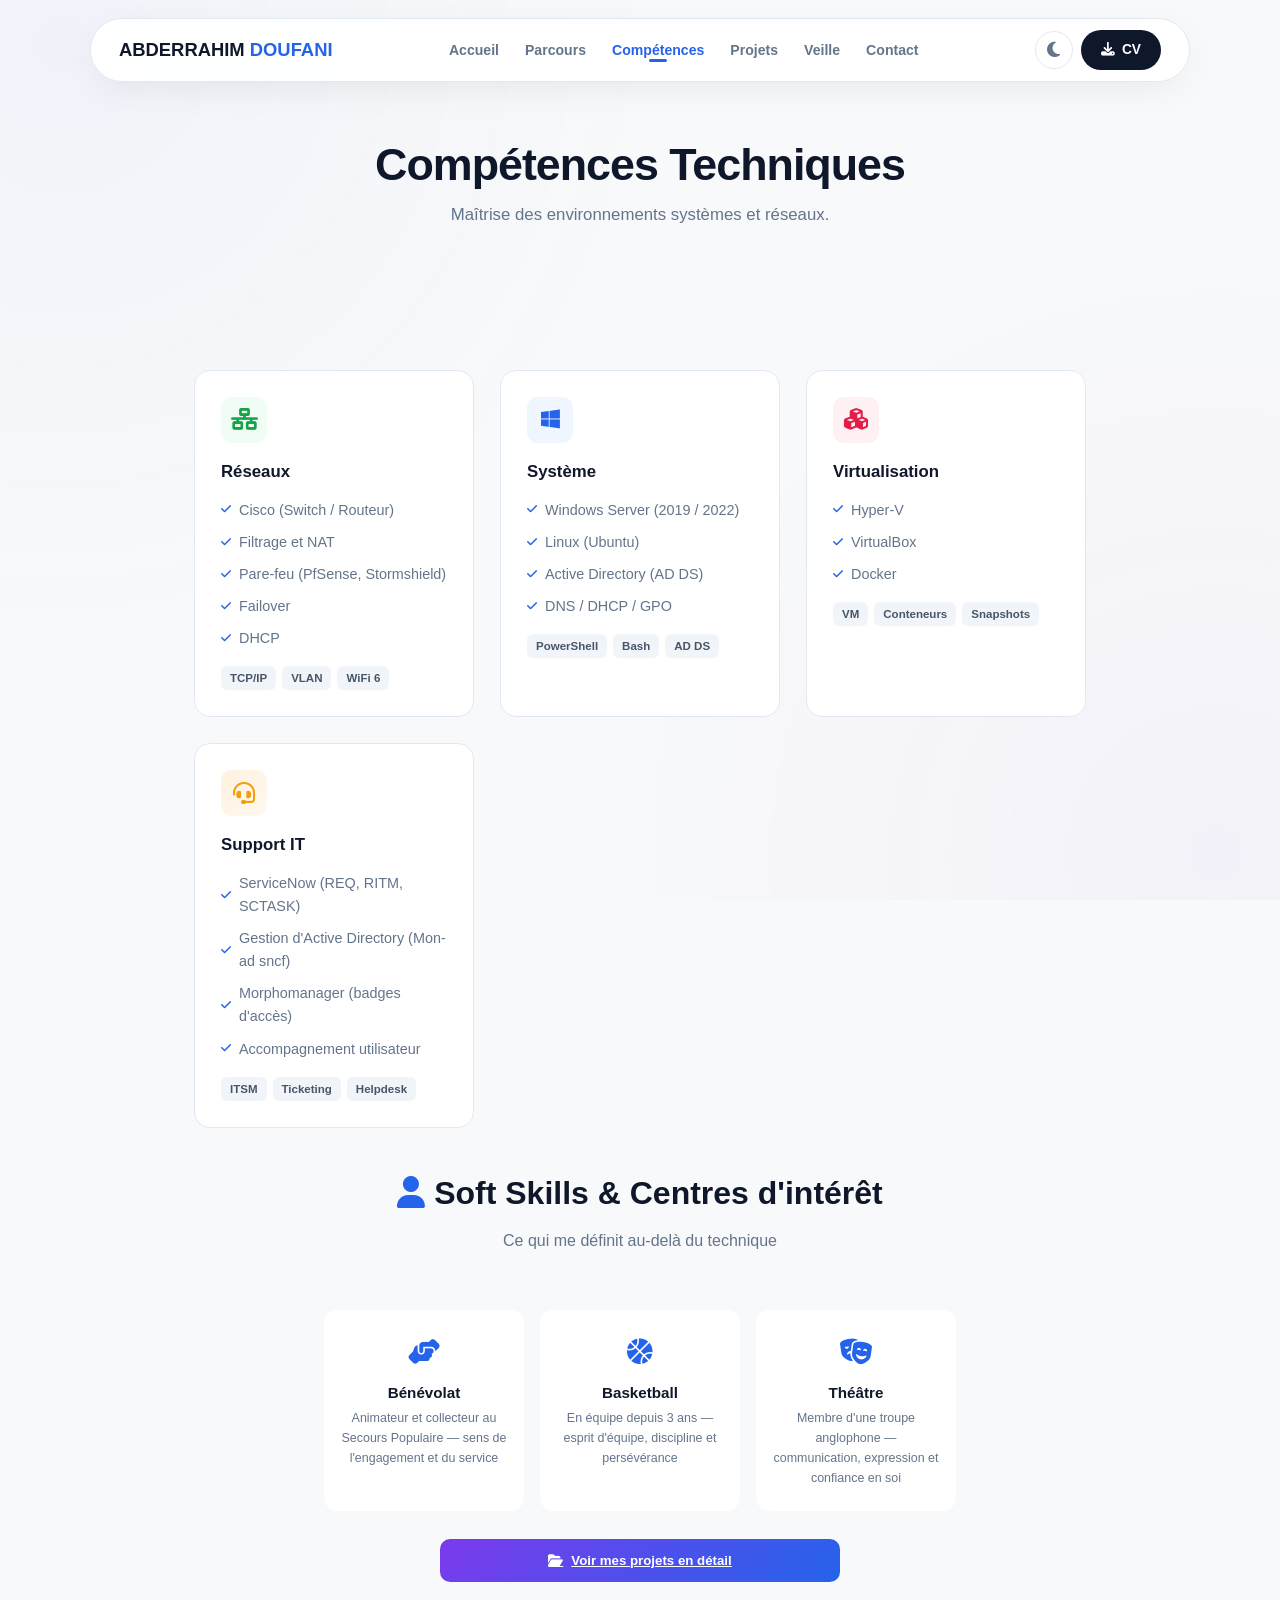
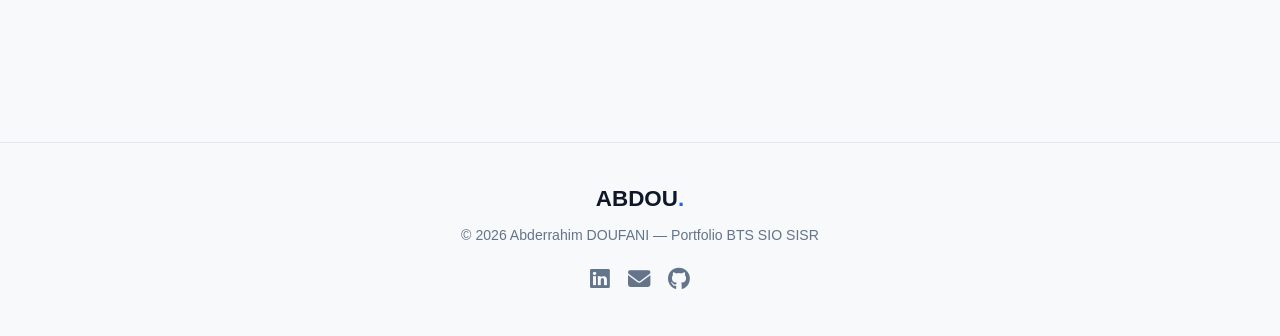
==== commit 2ea9c336: "Add files via upload" ====
--- a/competences.html
+++ b/competences.html
@@ -3,7 +3,7 @@
 <head>
     <meta charset="UTF-8">
     <meta name="viewport" content="width=device-width, initial-scale=1.0">
-    <title>Compétences | Abderrahim Doufani </title>
+    <title>Compétences | Abderrahim DOUFANI</title>
     <link rel="preconnect" href="https://fonts.googleapis.com">
     <link rel="preconnect" href="https://fonts.gstatic.com" crossorigin>
     <link href="https://fonts.googleapis.com/css2?family=Plus+Jakarta+Sans:wght@400;500;600;700;800&display=swap" rel="stylesheet">
@@ -14,7 +14,7 @@
 <div class="bg-mesh"></div>
 
 <nav>
-    <a href="index.html" class="logo">Abderrahim <span>Doufani</span></a>
+    <a href="index.html" class="logo">Abderrahim <span>DOUFANI</span></a>
     <ul id="navMenu">
         <li><a href="index.html">Accueil</a></li>
         <li><a href="parcours.html">Parcours</a></li>
@@ -28,7 +28,7 @@
     </button>
     <div class="nav-btns">
         <button class="theme-toggle" id="themeToggle"><i class="fa-solid fa-moon"></i></button>
-        <a href="cv_seddiki_ilyas.pdf" class="btn btn-dark" target="_blank"><i class="fa-solid fa-download"></i> CV</a>
+        <a href="cv_doufani_abderrahim.pdf" class="btn btn-dark" target="_blank"><i class="fa-solid fa-download"></i> CV</a>
     </div>
 </nav>
 
@@ -40,71 +40,70 @@
 <section>
     <div class="sk-grid">
         <div class="sk-card rv">
-            <div class="sk-ico i-sys"><i class="fa-brands fa-windows"></i></div>
-            <div class="sk-title">Administration Système</div>
+            <div class="sk-ico i-net"><i class="fa-solid fa-network-wired"></i></div>
+            <div class="sk-title">Réseaux</div>
             <ul class="sk-list">
-                <li><i class="fa-solid fa-check"></i> Hyper-V (création et gestion de VMs)</li>
-                <li><i class="fa-solid fa-check"></i> Active Directory (AD DS), DNS, DHCP</li>
-                <li><i class="fa-solid fa-check"></i> Windows Server 2025 / 2022</li>
-                <li><i class="fa-solid fa-check"></i> GPO et gestion des utilisateurs</li>
-                <li><i class="fa-solid fa-check"></i> Linux (Debian, Ubuntu)</li>
+                <li><i class="fa-solid fa-check"></i> Cisco (Switch / Routeur)</li>
+                <li><i class="fa-solid fa-check"></i> Filtrage et NAT</li>
+                <li><i class="fa-solid fa-check"></i> Pare-feu (PfSense, Stormshield)</li>
+                <li><i class="fa-solid fa-check"></i> Failover</li>
+                <li><i class="fa-solid fa-check"></i> DHCP</li>
             </ul>
-            <div class="tags"><span class="tag">GPO</span><span class="tag">PowerShell</span><span class="tag">AD </span></div>
+            <div class="tags"><span class="tag">TCP/IP</span><span class="tag">VLAN</span><span class="tag">WiFi 6</span></div>
         </div>
         <div class="sk-card rv">
-            <div class="sk-ico i-net"><i class="fa-solid fa-network-wired"></i></div>
-            <div class="sk-title">Infrastructure Réseau</div>
+            <div class="sk-ico i-sys"><i class="fa-brands fa-windows"></i></div>
+            <div class="sk-title">Système</div>
             <ul class="sk-list">
-                <li><i class="fa-solid fa-check"></i> Cisco </li>
-                <li><i class="fa-solid fa-check"></i> VLAN, Trunking, TCP/IP</li>
-                <li><i class="fa-solid fa-check"></i> SNMP v3 (supervision réseau)</li>
-                <li><i class="fa-solid fa-check"></i> Wireshark & Packet Tracer</li>
+                <li><i class="fa-solid fa-check"></i> Windows Server (2019 / 2022)</li>
+                <li><i class="fa-solid fa-check"></i> Linux (Ubuntu)</li>
+                <li><i class="fa-solid fa-check"></i> Active Directory (AD DS)</li>
+                <li><i class="fa-solid fa-check"></i> DNS / DHCP / GPO</li>
             </ul>
-            <div class="tags"><span class="tag">CCNA</span><span class="tag">SNMP</span><span class="tag">TCP/IP</span></div>
+            <div class="tags"><span class="tag">PowerShell</span><span class="tag">Bash</span><span class="tag">AD DS</span></div>
         </div>
         <div class="sk-card rv">
-            <div class="sk-ico i-sec"><i class="fa-solid fa-shield-halved"></i></div>
-            <div class="sk-title">Supervision & Sécurité</div>
+            <div class="sk-ico i-sec"><i class="fa-solid fa-cubes"></i></div>
+            <div class="sk-title">Virtualisation</div>
             <ul class="sk-list">
-                <li><i class="fa-solid fa-check"></i> EcoStruxure IT Expert / IT Advisor</li>
-                <li><i class="fa-solid fa-check"></i> Pare-feu (PfSense, Stormshield)</li>
-                <li><i class="fa-solid fa-check"></i> VPN IPsec</li>
-                <li><i class="fa-solid fa-check"></i> Supervision (GLPI)</li>
+                <li><i class="fa-solid fa-check"></i> Hyper-V</li>
+                <li><i class="fa-solid fa-check"></i> VirtualBox</li>
+                <li><i class="fa-solid fa-check"></i> Docker</li>
             </ul>
-            <div class="tags"><span class="tag">ITIL</span><span class="tag">RGPD</span><span class="tag">APC/EATON</span></div>
+            <div class="tags"><span class="tag">VM</span><span class="tag">Conteneurs</span><span class="tag">Snapshots</span></div>
         </div>
         <div class="sk-card rv">
-            <div class="sk-ico" style="background:linear-gradient(135deg,#f59e0b22,#f59e0b11); color:#f59e0b;"><i class="fa-solid fa-hard-drive"></i></div>
-            <div class="sk-title">Matériel & Datacenter</div>
+            <div class="sk-ico" style="background:linear-gradient(135deg,#f59e0b22,#f59e0b11); color:#f59e0b;"><i class="fa-solid fa-headset"></i></div>
+            <div class="sk-title">Support IT</div>
             <ul class="sk-list">
-                <li><i class="fa-solid fa-check"></i> Configuration RAID (0, 1, 5)</li>
-                <li><i class="fa-solid fa-check"></i> HPE ProLiant (Intelligent Provisioning)</li>
-                <li><i class="fa-solid fa-check"></i> Rackage et câblage datacenter</li>
-                <li><i class="fa-solid fa-check"></i> Onduleurs UPS et PDU (APC, EATON)</li>
+                <li><i class="fa-solid fa-check"></i> ServiceNow (REQ, RITM, SCTASK)</li>
+                <li><i class="fa-solid fa-check"></i> Gestion d'Active Directory (Mon-ad sncf)</li>
+                <li><i class="fa-solid fa-check"></i> Morphomanager (badges d'accès)</li>
+                <li><i class="fa-solid fa-check"></i> Accompagnement utilisateur</li>
             </ul>
-            <div class="tags"><span class="tag">HPE</span><span class="tag">Schneider</span><span class="tag">Lenovo</span></div>
+            <div class="tags"><span class="tag">ITSM</span><span class="tag">Ticketing</span><span class="tag">Helpdesk</span></div>
         </div>
     </div>
 
     <div class="sec-head rv" style="margin-top:40px;">
-        <h2 class="sec-title"><i class="fa-solid fa-user" style="color:var(--accent);"></i> Soft Skills</h2>
-        <p class="sec-sub">Retour de mon tuteur de stage</p>
+        <h2 class="sec-title"><i class="fa-solid fa-user" style="color:var(--accent);"></i> Soft Skills &amp; Centres d'intérêt</h2>
+        <p class="sec-sub">Ce qui me définit au-delà du technique</p>
     </div>
     <div class="soft-grid rv">
         <div class="soft-card">
-            <div class="soft-ico"><i class="fa-solid fa-magnifying-glass"></i></div>
-            <div class="soft-title">Curieux</div>
-            <div class="soft-sub">Toujours en recherche de nouvelles solutions et technologies</div>
+            <div class="soft-ico"><i class="fa-solid fa-hands-helping"></i></div>
+            <div class="soft-title">Bénévolat</div>
+            <div class="soft-sub">Animateur et collecteur au Secours Populaire — sens de l'engagement et du service</div>
         </div>
         <div class="soft-card">
-            <div class="soft-ico"><i class="fa-solid fa-person-walking"></i></div>
-            <div class="soft-title">Autonome</div>
-            <div class="soft-sub">Capable de mener des projets de A à Z sans assistance constante</div>
+            <div class="soft-ico"><i class="fa-solid fa-basketball"></i></div>
+            <div class="soft-title">Basketball</div>
+            <div class="soft-sub">En équipe depuis 3 ans — esprit d'équipe, discipline et persévérance</div>
         </div>
         <div class="soft-card">
-            <div class="soft-ico"><i class="fa-solid fa-bolt"></i></div>
-            <div class="soft-title">Productif</div>
-            <div class="soft-sub">Efficace dans l'exécution des tâches avec un bon rythme de travail</div>
+            <div class="soft-ico"><i class="fa-solid fa-masks-theater"></i></div>
+            <div class="soft-title">Théâtre</div>
+            <div class="soft-sub">Membre d'une troupe anglophone — communication, expression et confiance en soi</div>
         </div>
     </div>
 
@@ -116,12 +115,12 @@
 </section>
 
 <footer>
-    <div class="f-logo">ILYAS<span style="color:var(--accent);">.</span></div>
-    <p>&copy; 2026 Ilyas Seddiki — Portfolio BTS SIO SISR</p>
+    <div class="f-logo">ABDOU<span style="color:var(--accent);">.</span></div>
+    <p>&copy; 2026 Abderrahim DOUFANI — Portfolio BTS SIO SISR</p>
     <div class="f-socials">
-        <a href="https://www.linkedin.com/in/seddiki-ilyas/" target="_blank"><i class="fa-brands fa-linkedin"></i></a>
-        <a href="mailto:ilyasseddiki014@gmail.com"><i class="fa-solid fa-envelope"></i></a>
-        <a href="https://github.com/IlyasSeddiki" target="_blank"><i class="fa-brands fa-github"></i></a>
+        <a href="#" target="_blank"><i class="fa-brands fa-linkedin"></i></a>
+        <a href="mailto:douaniabdrahim@gmail.com"><i class="fa-solid fa-envelope"></i></a>
+        <a href="#" target="_blank"><i class="fa-brands fa-github"></i></a>
     </div>
 </footer>
 
